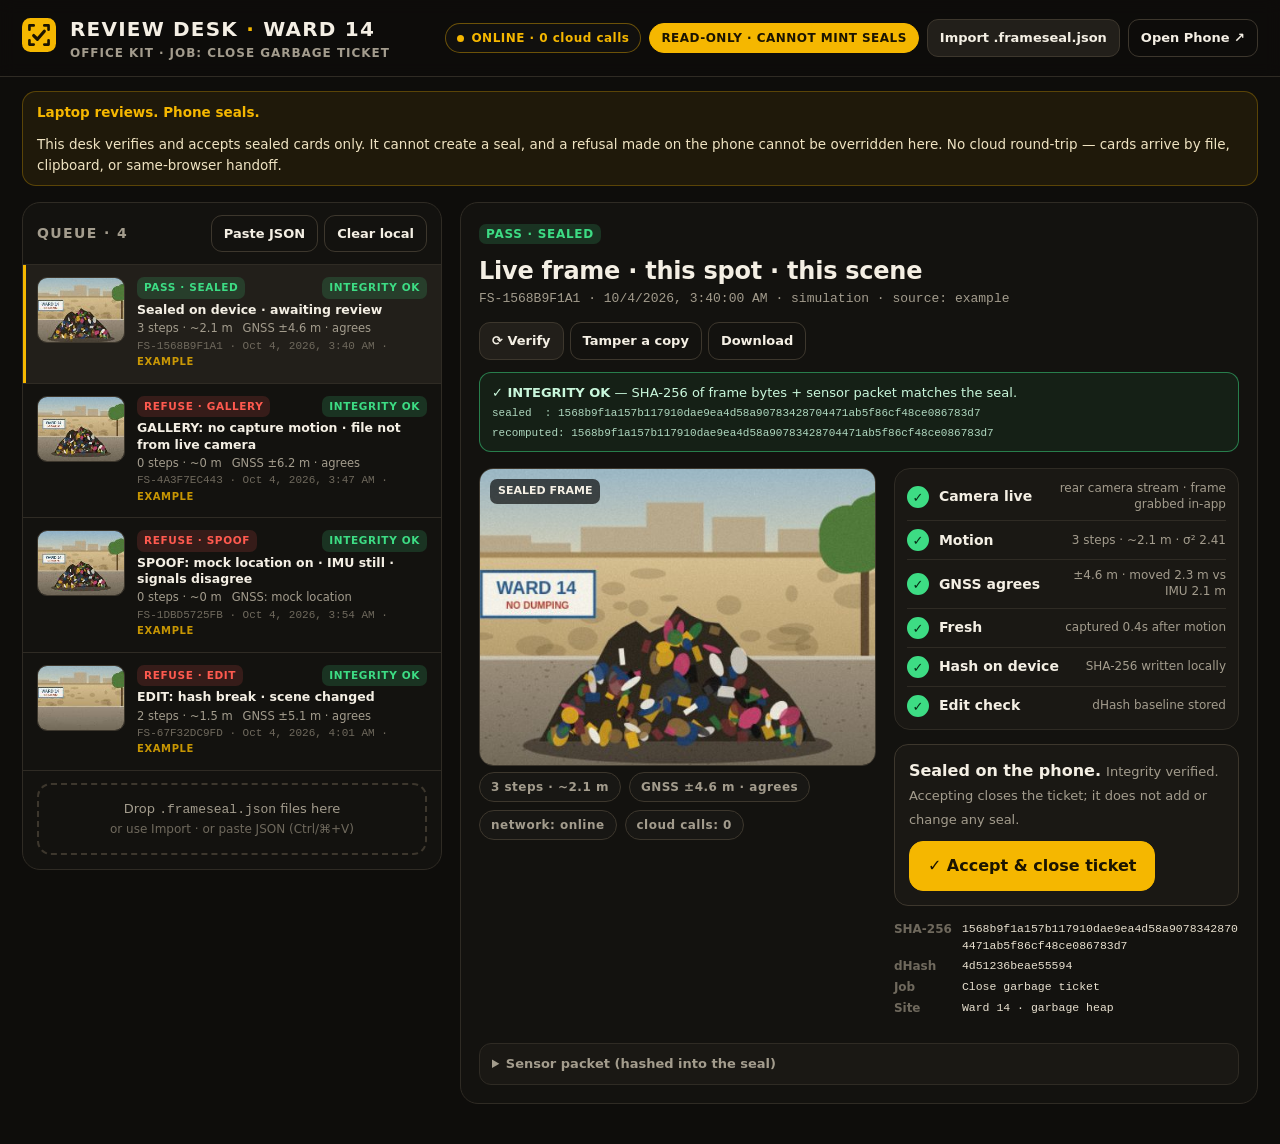
==== desk.html @ cb230ec8 "Add FrameSeal web prototype: phone seal app, review desk, landing page" ====
<!doctype html>
<html lang="en">
<head>
<meta charset="utf-8">
<meta name="viewport" content="width=device-width,initial-scale=1,viewport-fit=cover">
<title>FrameSeal · Review Desk · Ward 14</title>
<meta name="theme-color" content="#0e0d0b">
<link rel="icon" href="assets/logo.svg" type="image/svg+xml">
<link rel="manifest" href="manifest.webmanifest">
<link rel="stylesheet" href="assets/style.css">
</head>
<body class="desk-page">
<header class="deskbar">
  <div class="wrap">
    <div class="desktitle">
      <a href="index.html" title="FrameSeal home"><img class="logo" src="assets/logo.svg" alt="FrameSeal" style="width:34px;height:34px"></a>
      <div><h1>REVIEW DESK <span>·</span> WARD 14</h1><div style="font-size:12px;color:var(--muted);font-weight:700;letter-spacing:.08em">OFFICE KIT · JOB: CLOSE GARBAGE TICKET</div></div>
    </div>
    <div class="r">
      <span class="chip" id="net"></span>
      <span class="chip y">READ-ONLY · CANNOT MINT SEALS</span>
      <button class="btn small" id="bImport">Import .frameseal.json</button>
      <a class="btn small ghost" href="phone.html" target="_blank" rel="noopener">Open Phone ↗</a>
    </div>
  </div>
</header>
<div class="desknote"><div><b>Laptop reviews. Phone seals.</b> This desk verifies and accepts sealed cards only. It cannot create a seal, and a refusal made on the phone cannot be overridden here. No cloud round-trip — cards arrive by file, clipboard, or same-browser handoff.</div></div>

<main class="deskgrid">
  <section class="queue" aria-label="Review queue">
    <div class="qhead"><h2>Queue · <span id="qCount">0</span></h2><div style="display:flex;gap:6px"><button class="btn small ghost" id="bPaste" title="Paste a seal card JSON from the clipboard">Paste JSON</button><button class="btn small ghost" id="bClear" title="Remove cards sent from the phone or imported">Clear local</button></div></div>
    <div class="qlist" id="qlist"></div>
    <div class="drop" id="drop">Drop <code>.frameseal.json</code> files here<br><span style="font-size:12px;color:var(--dim)">or use Import · or paste JSON (Ctrl/⌘+V)</span></div>
  </section>
  <section class="detail" id="detail" aria-live="polite"></section>
</main>
<input type="file" id="file" accept=".json,application/json" multiple hidden>
<script src="assets/core.js"></script>
<script src="assets/desk.js"></script>
</body>
</html>
---- assets/style.css ----
/* FrameSeal — shared styles. No external fonts or CDNs. */
:root{
  --bg:#0c0b09; --bg2:#13120f; --card:#1a1814; --card2:#221f1a; --line:#2f2b24; --line2:#3d372d;
  --text:#f4efe4; --muted:#a39c8d; --dim:#6f695d;
  --accent:#f5b700; --accent2:#ffcf3d; --accent-ink:#1b1400;
  --pass:#3ddc84; --fail:#ff5a4f; --warn:#ff9f1c; --na:#6f695d;
  --radius:18px; --mono:ui-monospace,SFMono-Regular,Menlo,Consolas,"Liberation Mono",monospace;
  --sans:system-ui,-apple-system,"Segoe UI",Roboto,"Helvetica Neue",Arial,sans-serif;
}
*{box-sizing:border-box}
html,body{margin:0;padding:0}
body{background:var(--bg);color:var(--text);font-family:var(--sans);line-height:1.5;-webkit-font-smoothing:antialiased;text-rendering:optimizeLegibility}
a{color:var(--accent);text-decoration:none}
a:hover{text-decoration:underline}
button{font:inherit;cursor:pointer}
code,.mono{font-family:var(--mono)}
.wrap{max-width:1180px;margin:0 auto;padding:0 22px}

/* brand */
.brand{display:flex;align-items:center;gap:10px;font-weight:800;letter-spacing:-.02em;color:var(--text)}
.brand:hover{text-decoration:none}
.logo{width:30px;height:30px;flex:none}
.brand b{color:var(--accent)}

/* chips */
.chip{display:inline-flex;align-items:center;gap:7px;padding:5px 11px;border-radius:999px;border:1px solid var(--line2);font-size:12px;font-weight:700;letter-spacing:.04em;color:var(--muted);background:rgba(255,255,255,.02);white-space:nowrap}
.chip i{width:7px;height:7px;border-radius:50%;background:var(--muted);display:inline-block}
.chip.off{color:var(--pass);border-color:rgba(61,220,132,.45)} .chip.off i{background:var(--pass);box-shadow:0 0 8px var(--pass)}
.chip.on{color:var(--accent);border-color:rgba(245,183,0,.4)} .chip.on i{background:var(--accent)}
.chip.y{color:var(--accent-ink);background:var(--accent);border-color:var(--accent)}

/* buttons */
.btn{display:inline-flex;align-items:center;justify-content:center;gap:10px;border-radius:14px;border:1px solid var(--line2);background:var(--card2);color:var(--text);padding:12px 18px;font-weight:700;transition:transform .12s ease,background .2s,border-color .2s;text-decoration:none!important}
.btn:hover{border-color:var(--accent);transform:translateY(-1px)}
.btn:active{transform:translateY(0)}
.btn.primary{background:var(--accent);color:var(--accent-ink);border-color:var(--accent)}
.btn.primary:hover{background:var(--accent2)}
.btn.ghost{background:transparent}
.btn.small{padding:8px 12px;font-size:13px;border-radius:11px}
.btn[disabled]{opacity:.45;cursor:not-allowed;transform:none}

/* ---------- landing ---------- */
.nav{display:flex;align-items:center;justify-content:space-between;padding:18px 0;gap:12px}
.nav .links{display:flex;gap:18px;align-items:center;font-size:14px}
.nav .links a{color:var(--muted)}
.hero{position:relative;padding:54px 0 40px;overflow:hidden}
.hero:before{content:"";position:absolute;inset:-40% -10% auto auto;width:720px;height:720px;background:radial-gradient(circle,rgba(245,183,0,.22),transparent 62%);pointer-events:none}
.eyebrow{display:inline-flex;gap:8px;align-items:center;font-size:12px;font-weight:800;letter-spacing:.14em;text-transform:uppercase;color:var(--accent)}
.hero h1{font-size:clamp(38px,6.4vw,76px);line-height:1.02;letter-spacing:-.035em;margin:16px 0 18px;font-weight:850;max-width:980px}
.hero h1 em{font-style:normal;color:var(--accent)}
.hero p.lead{font-size:clamp(17px,2vw,21px);color:#d8d1c2;max-width:720px;margin:0 0 28px}
.triad{display:flex;flex-wrap:wrap;gap:10px;margin:0 0 30px}
.triad span{font-weight:800;font-size:14px;letter-spacing:.02em;padding:8px 14px;border-radius:12px;background:var(--card);border:1px solid var(--line)}
.triad span b{color:var(--accent)}
.cta{display:grid;grid-template-columns:1fr 1fr;gap:14px;max-width:760px}
.cta a{display:flex;align-items:center;gap:16px;padding:20px 22px;border-radius:20px;border:1px solid var(--line2);background:var(--card);color:var(--text);text-decoration:none;transition:.18s}
.cta a:hover{border-color:var(--accent);transform:translateY(-2px)}
.cta a.primary{background:var(--accent);color:var(--accent-ink);border-color:var(--accent)}
.cta a .ic{width:46px;height:46px;border-radius:14px;display:grid;place-items:center;background:rgba(0,0,0,.18);flex:none}
.cta a:not(.primary) .ic{background:rgba(245,183,0,.12);color:var(--accent)}
.cta a strong{display:block;font-size:19px;letter-spacing:-.01em}
.cta a small{display:block;font-size:13px;opacity:.75;font-weight:600}
section{padding:44px 0}
.sec-h{display:flex;align-items:end;justify-content:space-between;gap:20px;margin-bottom:22px;flex-wrap:wrap}
.sec-h h2{font-size:clamp(26px,3.4vw,38px);letter-spacing:-.03em;margin:6px 0 0;line-height:1.1}
.sec-h p{color:var(--muted);margin:0;max-width:520px}
.outcomes{display:grid;grid-template-columns:repeat(4,1fr);gap:14px}
.oc{border-radius:var(--radius);border:1px solid var(--line);background:var(--card);padding:18px;position:relative;overflow:hidden}
.oc:before{content:"";position:absolute;left:0;top:0;right:0;height:4px;background:var(--fail)}
.oc.pass:before{background:var(--pass)}
.oc .tag{font-family:var(--mono);font-size:12px;font-weight:700;letter-spacing:.06em}
.oc.pass .tag{color:var(--pass)} .oc.fail .tag{color:var(--fail)}
.oc h3{margin:8px 0 8px;font-size:22px;letter-spacing:-.02em}
.oc ul{margin:0;padding:0;list-style:none;color:var(--muted);font-size:14px}
.oc li{padding:3px 0 3px 18px;position:relative}
.oc li:before{content:"›";position:absolute;left:4px;color:var(--dim)}
.oc .stamp{position:absolute;right:12px;top:14px;font-size:10px;font-weight:900;letter-spacing:.14em;padding:3px 7px;border-radius:6px;border:2px solid currentColor;transform:rotate(6deg)}
.oc.pass .stamp{color:var(--pass)} .oc.fail .stamp{color:var(--fail)}
.pipeline{display:grid;grid-template-columns:repeat(5,1fr);gap:10px;counter-reset:s}
.step{background:var(--card);border:1px solid var(--line);border-radius:16px;padding:16px;position:relative}
.step:after{content:"→";position:absolute;right:-12px;top:50%;transform:translateY(-50%);color:var(--accent);font-weight:900;z-index:2}
.step:last-child:after{display:none}
.step .n{font-family:var(--mono);color:var(--accent);font-size:12px;font-weight:700}
.step h4{margin:4px 0 6px;font-size:17px}
.step p{margin:0;color:var(--muted);font-size:13.5px}
.rule{margin-top:14px;display:flex;gap:10px;flex-wrap:wrap}
.rule span{font-size:13px;color:#d8d1c2;background:var(--bg2);border:1px dashed var(--line2);border-radius:10px;padding:7px 11px}
.guide{display:grid;grid-template-columns:1.1fr .9fr;gap:18px}
.panel{background:var(--card);border:1px solid var(--line);border-radius:var(--radius);padding:22px}
.panel h3{margin:0 0 10px;font-size:20px}
ol.steps{margin:0;padding:0;list-style:none;counter-reset:g}
ol.steps li{counter-increment:g;position:relative;padding:10px 0 10px 44px;border-bottom:1px solid var(--line);color:#d8d1c2}
ol.steps li:last-child{border-bottom:0}
ol.steps li:before{content:counter(g);position:absolute;left:0;top:9px;width:30px;height:30px;border-radius:9px;background:rgba(245,183,0,.14);color:var(--accent);display:grid;place-items:center;font-weight:800;font-size:14px}
ol.steps b{color:var(--text)}
.evidence{display:grid;grid-template-columns:repeat(3,1fr);gap:14px}
.ev{background:var(--card);border:1px solid var(--line);border-radius:var(--radius);padding:20px}
.ev .big{font-size:34px;font-weight:850;letter-spacing:-.03em;color:var(--accent);line-height:1.05}
.ev p{color:#d8d1c2;margin:8px 0 10px;font-size:14.5px}
.ev cite{font-style:normal;color:var(--dim);font-size:12px;font-family:var(--mono)}
.who{display:flex;gap:10px;flex-wrap:wrap;margin-top:14px}
footer{border-top:1px solid var(--line);padding:26px 0 40px;color:var(--dim);font-size:13px}
footer .wrap{display:flex;justify-content:space-between;gap:16px;flex-wrap:wrap}

@media (max-width:900px){
  .outcomes{grid-template-columns:1fr 1fr}
  .pipeline{grid-template-columns:1fr}
  .step:after{content:"↓";right:auto;left:22px;top:auto;bottom:-15px;transform:none}
  .guide,.evidence{grid-template-columns:1fr}
}
@media (max-width:560px){
  .cta{grid-template-columns:1fr}
  .nav .links a.hide-s{display:none}
  .hero{padding-top:26px}
  .outcomes{grid-template-columns:1fr}
}

/* ---------- phone app ---------- */
body.phone-page{background:radial-gradient(1200px 600px at 70% -10%,rgba(245,183,0,.12),transparent 60%),var(--bg)}
.stage{min-height:100vh;display:flex;align-items:center;justify-content:center;gap:48px;padding:28px}
.side{max-width:380px}
.side h1{font-size:34px;letter-spacing:-.03em;line-height:1.08;margin:12px 0}
.side p{color:var(--muted)}
.side ol.steps li{font-size:14.5px}
.device{width:396px;height:min(840px,calc(100vh - 56px));min-height:700px;border-radius:52px;padding:12px;background:linear-gradient(145deg,#2a2723,#0f0e0c);box-shadow:0 0 0 2px #3a352d,0 40px 90px rgba(0,0,0,.6),inset 0 0 0 1px rgba(255,255,255,.06);position:relative;flex:none}
.device:before{content:"";position:absolute;top:22px;left:50%;transform:translateX(-50%);width:96px;height:26px;border-radius:20px;background:#000;z-index:5}
.screen{width:100%;height:100%;border-radius:41px;overflow:hidden;max-width:100vw;background:var(--bg);display:flex;flex-direction:column;position:relative}
.app{flex:1;overflow-y:auto;overflow-x:hidden;-webkit-overflow-scrolling:touch;scrollbar-width:none}
.app::-webkit-scrollbar{display:none}
.statusbar{display:flex;justify-content:space-between;align-items:center;padding:14px 26px 6px;font-size:13px;font-weight:700;flex:none}
.statusbar .r{display:flex;gap:6px;align-items:center}
.apphead{display:flex;align-items:center;justify-content:space-between;padding:8px 16px 10px;gap:8px}
.apphead .brand{font-size:19px}
.apphead .home{color:var(--muted);font-size:13px;font-weight:700}
.jobbar{margin:0 14px 10px;padding:10px 12px;border-radius:14px;background:var(--card);border:1px solid var(--line);display:flex;justify-content:space-between;align-items:center;gap:8px}
.jobbar .t{font-size:11px;letter-spacing:.12em;text-transform:uppercase;color:var(--dim);font-weight:800}
.jobbar .v{font-weight:800;font-size:14px;line-height:1.25}
.jobbar>div{min-width:0}
.netrow{display:flex;justify-content:space-between;align-items:center;margin:0 14px 10px;gap:8px;flex-wrap:wrap}
.netrow .chip{font-size:11px;padding:5px 9px}
.seg{display:flex;background:var(--card);border:1px solid var(--line);border-radius:12px;padding:3px}
.seg button{white-space:nowrap;border:0;background:transparent;color:var(--muted);padding:7px 12px;border-radius:9px;font-weight:800;font-size:12.5px}
.seg button.on{background:var(--accent);color:var(--accent-ink)}
.vf{position:relative;margin:0 14px;border-radius:18px;overflow:hidden;background:#000;aspect-ratio:4/3;border:1px solid var(--line)}
.vf canvas,.vf video{width:100%;height:100%;object-fit:cover;display:block}
.vf video{position:absolute;inset:0}
.vf .corners{position:absolute;inset:12px;pointer-events:none;
  background:linear-gradient(var(--accent),var(--accent)) 0 0/22px 3px no-repeat,linear-gradient(var(--accent),var(--accent)) 0 0/3px 22px no-repeat,
  linear-gradient(var(--accent),var(--accent)) 100% 0/22px 3px no-repeat,linear-gradient(var(--accent),var(--accent)) 100% 0/3px 22px no-repeat,
  linear-gradient(var(--accent),var(--accent)) 0 100%/22px 3px no-repeat,linear-gradient(var(--accent),var(--accent)) 0 100%/3px 22px no-repeat,
  linear-gradient(var(--accent),var(--accent)) 100% 100%/22px 3px no-repeat,linear-gradient(var(--accent),var(--accent)) 100% 100%/3px 22px no-repeat;opacity:.9}
.vf .ov{position:absolute;left:10px;right:10px;top:10px;display:flex;justify-content:space-between;pointer-events:none}
.vf .pill{font-size:11px;font-weight:800;letter-spacing:.06em;padding:4px 8px;border-radius:8px;background:rgba(0,0,0,.6);backdrop-filter:blur(4px);color:#fff;display:inline-flex;gap:6px;align-items:center}
.vf .pill .dot{width:7px;height:7px;border-radius:50%;background:#ff3b30;animation:blink 1s infinite}
.vf .pill.idle .dot{background:#888;animation:none}
.vf .bot{position:absolute;left:10px;right:10px;bottom:10px;display:flex;justify-content:space-between;pointer-events:none}
.vf .msg{position:absolute;inset:auto 0 50% 0;transform:translateY(50%);text-align:center;font-weight:800;color:#fff;text-shadow:0 2px 10px #000;font-size:15px;padding:0 20px;pointer-events:none}
@keyframes blink{50%{opacity:.25}}
.stampbig{position:absolute;left:50%;top:50%;transform:translate(-50%,-50%) rotate(-8deg) scale(1.6);opacity:0;font-weight:950;font-size:34px;letter-spacing:.12em;padding:8px 18px;border:5px solid currentColor;border-radius:12px;background:rgba(0,0,0,.45);transition:transform .35s cubic-bezier(.2,1.6,.4,1),opacity .2s;pointer-events:none;white-space:nowrap}
.stampbig.show{opacity:1;transform:translate(-50%,-50%) rotate(-8deg) scale(1)}
.stampbig.pass{color:var(--pass)} .stampbig.fail{color:var(--fail)}
.sensors{display:grid;grid-template-columns:1fr 1fr 1fr;gap:8px;margin:10px 14px 0}
.sensor{background:var(--card);border:1px solid var(--line);border-radius:14px;padding:9px 10px;min-width:0}
.sensor .k{font-size:10px;letter-spacing:.12em;text-transform:uppercase;color:var(--dim);font-weight:800}
.sensor .v{font-family:var(--mono);font-weight:700;font-size:16px;white-space:nowrap;overflow:hidden;text-overflow:ellipsis}
.sensor .s{font-size:11px;color:var(--muted);white-space:nowrap;overflow:hidden;text-overflow:ellipsis}
.sensor canvas{width:100%;height:20px;display:block;margin-top:2px}
.checks{margin:10px 14px 0;background:var(--card);border:1px solid var(--line);border-radius:16px;padding:4px 12px}
.ck{display:flex;align-items:center;gap:10px;padding:8px 0;border-bottom:1px solid var(--line)}
.ck:last-child{border-bottom:0}
.ck .ico{width:22px;height:22px;border-radius:50%;display:grid;place-items:center;font-size:13px;font-weight:900;flex:none;border:2px solid var(--line2);color:var(--dim)}
.ck.pass .ico{background:var(--pass);border-color:var(--pass);color:#062b15}
.ck.fail .ico{background:var(--fail);border-color:var(--fail);color:#2b0705}
.ck.run .ico{border-color:var(--accent);border-top-color:transparent;animation:spin .7s linear infinite}
.ck.na .ico{border-style:dashed}
@keyframes spin{to{transform:rotate(360deg)}}
.ck .l{font-weight:800;font-size:14px;min-width:104px}
.ck .d{font-size:12px;color:var(--muted);flex:1;text-align:right;line-height:1.3}
.ck.fail .d{color:#ffb3ad}
.controls{margin:12px 14px 0}
.scen{display:grid;grid-template-columns:1fr 1fr;gap:8px}
.scen button{text-align:left;border:1px solid var(--line2);background:var(--card2);color:var(--text);border-radius:14px;padding:10px 12px;transition:.15s;position:relative}
.scen button:hover{border-color:var(--accent)}
.scen button b{display:block;font-size:14px}
.scen button small{display:block;color:var(--muted);font-size:11.5px;line-height:1.3}
.scen button .t{position:absolute;right:10px;top:9px;font-size:10px;font-weight:900;letter-spacing:.08em}
.scen button.pass .t{color:var(--pass)} .scen button.fail .t{color:var(--fail)}
.scen button.active{border-color:var(--accent);box-shadow:0 0 0 1px var(--accent) inset}
.hint{font-size:12px;color:var(--dim);margin:8px 2px 0;line-height:1.4}
.liveacts{display:grid;grid-template-columns:1fr 1fr;gap:8px}
.liveacts .btn{padding:12px 10px;font-size:14px}
.liveacts .wide{grid-column:1/-1}
.result{margin:12px 14px 0;border-radius:18px;padding:14px;border:1px solid var(--line);background:var(--card);display:none}
.result.show{display:block;animation:rise .35s ease}
@keyframes rise{from{opacity:0;transform:translateY(8px)}}
.result.pass{border-color:rgba(61,220,132,.5);background:linear-gradient(180deg,rgba(61,220,132,.12),var(--card) 60%)}
.result.fail{border-color:rgba(255,90,79,.5);background:linear-gradient(180deg,rgba(255,90,79,.12),var(--card) 60%)}
.result .vd{font-size:26px;font-weight:900;letter-spacing:.02em}
.result.pass .vd{color:var(--pass)} .result.fail .vd{color:var(--fail)}
.result .fc{font-weight:700;margin:2px 0 10px;font-size:14px}
.kv{display:grid;grid-template-columns:auto 1fr;gap:3px 10px;font-size:12px;margin-bottom:12px}
.kv span{color:var(--dim);font-weight:700}
.kv code{color:#e8e0cf;word-break:break-all;font-size:11.5px}
.result .acts{display:grid;grid-template-columns:1fr 1fr 1fr;gap:6px}
.result .acts .btn{padding:9px 6px;font-size:12.5px;border-radius:11px}
.result .acts .wide{grid-column:1/-1}
.appfoot{text-align:center;padding:16px 14px 26px;font-size:12px;color:var(--dim)}
.hidden{display:none!important}

@media (max-width:860px){
  .stage{padding:0;display:block}
  .side{display:none}
  .device{width:100%;height:auto;min-height:100vh;border-radius:0;padding:0;background:none;box-shadow:none}
  .device:before{display:none}
  .screen{border-radius:0;min-height:100vh}
  .statusbar{display:none}
  .app{overflow:visible}
  body.phone-page{overflow-x:hidden}
}

/* ---------- desk ---------- */
section.queue{padding:0} section.detail{padding:18px}
body.desk-page{background:#0e0d0b}
.deskbar{position:sticky;top:0;z-index:10;background:rgba(14,13,11,.92);backdrop-filter:blur(8px);border-bottom:1px solid var(--line)}
.deskbar .wrap{max-width:1400px;display:flex;align-items:center;justify-content:space-between;gap:14px;padding:14px 22px;flex-wrap:wrap}
.desktitle{display:flex;align-items:center;gap:14px}
.desktitle h1{margin:0;font-size:20px;letter-spacing:.06em;font-weight:900}
.desktitle h1 span{color:var(--accent)}
.deskbar .r{display:flex;gap:8px;align-items:center;flex-wrap:wrap}
.desknote{max-width:1400px;margin:14px auto 0;padding:0 22px}
.desknote div{display:flex;gap:12px;align-items:center;background:rgba(245,183,0,.07);border:1px solid rgba(245,183,0,.28);color:#efe3c2;padding:10px 14px;border-radius:14px;font-size:13.5px;flex-wrap:wrap}
.desknote b{color:var(--accent)}
.deskgrid{max-width:1400px;margin:0 auto;padding:16px 22px 40px;display:grid;grid-template-columns:420px 1fr;gap:18px;align-items:start}
.queue{background:var(--bg2);border:1px solid var(--line);border-radius:var(--radius);overflow:hidden}
.qhead{display:flex;justify-content:space-between;align-items:center;padding:12px 14px;border-bottom:1px solid var(--line);gap:8px}
.qhead h2{margin:0;font-size:14px;letter-spacing:.1em;text-transform:uppercase;color:var(--muted)}
.qlist{max-height:calc(100vh - 250px);overflow:auto}
.qi{display:grid;grid-template-columns:88px 1fr;gap:12px;padding:12px 14px;border-bottom:1px solid var(--line);cursor:pointer;transition:background .15s;position:relative}
.qi:hover{background:var(--card)}
.qi.sel{background:var(--card2);box-shadow:inset 3px 0 0 var(--accent)}
.qi img{width:88px;height:66px;object-fit:cover;border-radius:10px;border:1px solid var(--line2);background:#000}
.qi .top{display:flex;justify-content:space-between;align-items:center;gap:6px}
.vp{font-size:10.5px;font-weight:900;letter-spacing:.06em;padding:3px 7px;border-radius:7px;white-space:nowrap}
.vp.pass{background:rgba(61,220,132,.16);color:var(--pass)} .vp.fail{background:rgba(255,90,79,.15);color:var(--fail)}
.vp.ok{background:rgba(61,220,132,.16);color:var(--pass)} .vp.bad{background:rgba(255,90,79,.2);color:var(--fail)}
.qi .id{font-family:var(--mono);font-size:11px;color:var(--dim)}
.qi .fc{font-size:12.5px;font-weight:700;margin:3px 0 2px;line-height:1.3}
.qi .meta{font-size:11.5px;color:var(--muted);display:flex;gap:10px;flex-wrap:wrap}
.qi .src{font-size:10px;color:var(--accent);opacity:.8;font-weight:800;letter-spacing:.06em;text-transform:uppercase;font-family:var(--sans)}
.drop{margin:12px 14px 14px;border:2px dashed var(--line2);border-radius:14px;padding:14px;text-align:center;color:var(--muted);font-size:13px;transition:.15s}
.drop.over{border-color:var(--accent);background:rgba(245,183,0,.06);color:var(--text)}
.detail{background:var(--bg2);border:1px solid var(--line);border-radius:var(--radius);padding:18px;min-height:400px}
.dtop{display:flex;justify-content:space-between;gap:14px;align-items:flex-start;flex-wrap:wrap}
.dtop h2{margin:0;font-size:24px;letter-spacing:-.01em}
.dtop .sub{color:var(--muted);font-size:13px}
.dbody{display:grid;grid-template-columns:1.15fr 1fr;gap:18px;margin-top:16px}
.frame{position:relative;border-radius:14px;overflow:hidden;border:1px solid var(--line2);background:#000}
.frame img{width:100%;display:block;aspect-ratio:4/3;object-fit:cover}
.frame .lab{position:absolute;left:10px;top:10px;font-size:11px;font-weight:800;background:rgba(0,0,0,.65);padding:4px 8px;border-radius:7px}
.beforeafter{display:grid;grid-template-columns:1fr 1fr;gap:8px;margin-top:8px}
.beforeafter .frame img{aspect-ratio:4/3}
.dchecks .ck .d{text-align:right}
.decision{margin-top:14px;border-radius:14px;padding:14px;border:1px solid var(--line2);background:var(--card)}
.decision.blocked{border-color:rgba(255,90,79,.45);background:rgba(255,90,79,.07)}
.decision.accepted{border-color:rgba(61,220,132,.5);background:rgba(61,220,132,.08)}
.decision .row{display:flex;gap:8px;flex-wrap:wrap;margin-top:10px}
.verify{margin-top:12px;border-radius:12px;padding:10px 12px;font-size:13px;border:1px solid var(--line2);display:none}
.verify.show{display:block}
.verify.ok{border-color:rgba(61,220,132,.5);color:#c9f7dc;background:rgba(61,220,132,.07)}
.verify.bad{border-color:rgba(255,90,79,.55);color:#ffd0cc;background:rgba(255,90,79,.08)}
.verify code{font-size:11px;word-break:break-all;color:inherit;opacity:.85}
details.pk{margin-top:14px;border:1px solid var(--line);border-radius:12px;background:var(--card)}
details.pk summary{cursor:pointer;padding:10px 12px;font-weight:700;font-size:13px;color:var(--muted)}
details.pk pre{margin:0;padding:12px;max-height:320px;overflow:auto;font-size:11.5px;color:#d8d1c2;border-top:1px solid var(--line)}
.stats{display:flex;gap:8px;flex-wrap:wrap;margin-top:6px}
@media (max-width:1100px){.deskgrid{grid-template-columns:1fr}.qlist{max-height:none}.dbody{grid-template-columns:1fr}}

#fs-toast{position:fixed;left:50%;bottom:26px;transform:translateX(-50%) translateY(30px);background:#f4efe4;color:#14110b;padding:11px 16px;border-radius:12px;font-weight:700;font-size:14px;opacity:0;transition:.25s;z-index:100;pointer-events:none;box-shadow:0 10px 30px rgba(0,0,0,.5);max-width:90vw;text-align:center}
#fs-toast.show{opacity:1;transform:translateX(-50%) translateY(0)}
#fs-toast.bad{background:var(--fail);color:#fff}
#fs-toast.ok{background:var(--pass);color:#04210f}
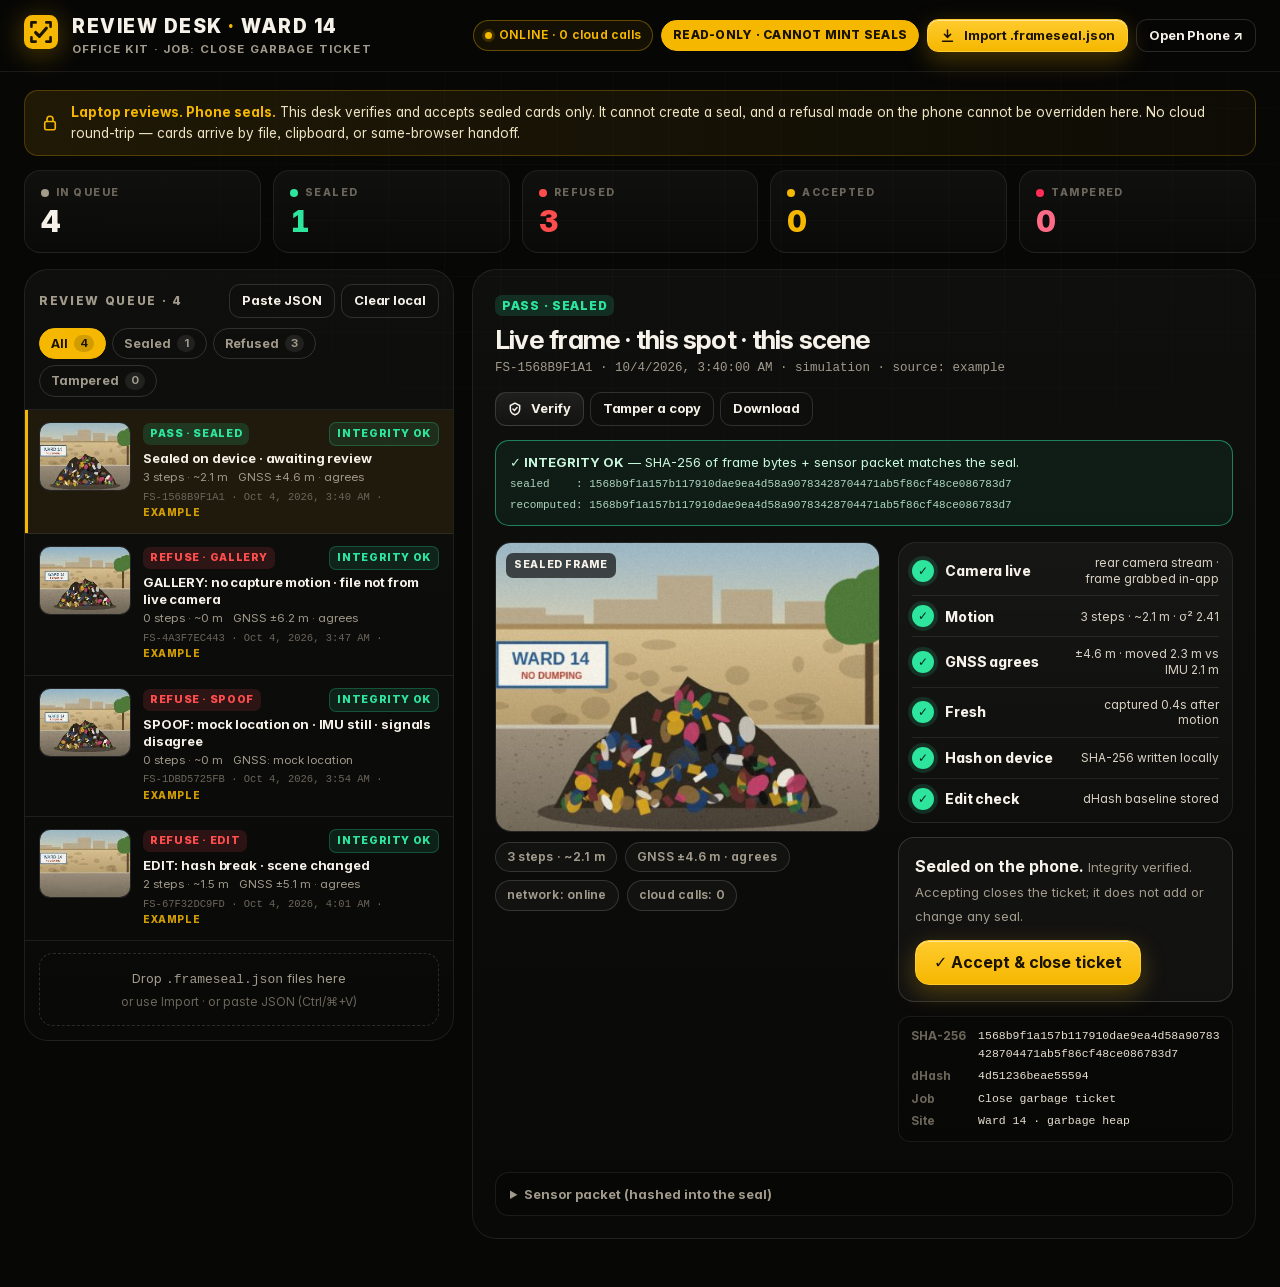
==== commit 9a84a6e9: "Redesign all pages: cinematic landing, refined phone app, pro review desk - Design system v2: self-h" ====
--- a/desk.html
+++ b/desk.html
@@ -4,31 +4,51 @@
 <meta charset="utf-8">
 <meta name="viewport" content="width=device-width,initial-scale=1,viewport-fit=cover">
 <title>FrameSeal · Review Desk · Ward 14</title>
-<meta name="theme-color" content="#0e0d0b">
+<meta name="description" content="FrameSeal Office Kit review desk: verify and accept phone-sealed cards. Read-only — cannot mint a seal or override a refusal.">
+<meta name="frameseal-build" content="v2-design-2026-10-04">
+<meta name="theme-color" content="#070706">
+<meta name="color-scheme" content="dark">
+<meta property="og:title" content="FrameSeal · Review Desk · Ward 14">
+<meta property="og:description" content="Laptop reviews. It cannot mint a seal or override a refusal.">
+<meta property="og:image" content="https://aneek22112007-tech.github.io/frameseal/assets/og.png">
+<meta name="twitter:card" content="summary_large_image">
+<link rel="apple-touch-icon" href="assets/icon-180.png">
+<link rel="preload" href="assets/fonts/InterVariable.woff2" as="font" type="font/woff2" crossorigin>
 <link rel="icon" href="assets/logo.svg" type="image/svg+xml">
+<link rel="icon" href="assets/icon-32.png" sizes="32x32" type="image/png">
 <link rel="manifest" href="manifest.webmanifest">
 <link rel="stylesheet" href="assets/style.css">
 </head>
 <body class="desk-page">
+<div class="bg-fx" aria-hidden="true"><div class="grid" style="opacity:.5"></div></div>
 <header class="deskbar">
   <div class="wrap">
     <div class="desktitle">
       <a href="index.html" title="FrameSeal home"><img class="logo" src="assets/logo.svg" alt="FrameSeal" style="width:34px;height:34px"></a>
-      <div><h1>REVIEW DESK <span>·</span> WARD 14</h1><div style="font-size:12px;color:var(--muted);font-weight:700;letter-spacing:.08em">OFFICE KIT · JOB: CLOSE GARBAGE TICKET</div></div>
+      <div><h1>REVIEW DESK <span>·</span> WARD 14</h1><div class="sub2">OFFICE KIT · JOB: CLOSE GARBAGE TICKET</div></div>
     </div>
     <div class="r">
       <span class="chip" id="net"></span>
       <span class="chip y">READ-ONLY · CANNOT MINT SEALS</span>
-      <button class="btn small" id="bImport">Import .frameseal.json</button>
+      <button class="btn small primary" id="bImport"><svg width="15" height="15" viewBox="0 0 24 24" fill="none" stroke="currentColor" stroke-width="2.4" stroke-linecap="round"><path d="M12 3v12M7 10l5 5 5-5M4 21h16"/></svg>Import .frameseal.json</button>
       <a class="btn small ghost" href="phone.html" target="_blank" rel="noopener">Open Phone ↗</a>
     </div>
   </div>
 </header>
-<div class="desknote"><div><b>Laptop reviews. Phone seals.</b> This desk verifies and accepts sealed cards only. It cannot create a seal, and a refusal made on the phone cannot be overridden here. No cloud round-trip — cards arrive by file, clipboard, or same-browser handoff.</div></div>
-
+<div class="deskwrap">
+  <div class="desknote"><svg width="18" height="18" viewBox="0 0 24 24" fill="none" stroke="currentColor" stroke-width="2.2" stroke-linecap="round"><rect x="5" y="10" width="14" height="11" rx="2"/><path d="M8 10V7a4 4 0 018 0v3"/></svg><div><b>Laptop reviews. Phone seals.</b> This desk verifies and accepts sealed cards only. It cannot create a seal, and a refusal made on the phone cannot be overridden here. No cloud round-trip — cards arrive by file, clipboard, or same-browser handoff.</div></div>
+  <div class="counters" id="counters">
+    <div class="ctr"><div class="k"><i></i>In queue</div><div class="v" id="cTotal">0</div></div>
+    <div class="ctr s"><div class="k"><i></i>Sealed</div><div class="v" id="cSealed">0</div></div>
+    <div class="ctr f"><div class="k"><i></i>Refused</div><div class="v" id="cRefused">0</div></div>
+    <div class="ctr a"><div class="k"><i></i>Accepted</div><div class="v" id="cAccepted">0</div></div>
+    <div class="ctr t" id="ctrT"><div class="k"><i></i>Tampered</div><div class="v" id="cTampered">0</div></div>
+  </div>
+</div>
 <main class="deskgrid">
   <section class="queue" aria-label="Review queue">
-    <div class="qhead"><h2>Queue · <span id="qCount">0</span></h2><div style="display:flex;gap:6px"><button class="btn small ghost" id="bPaste" title="Paste a seal card JSON from the clipboard">Paste JSON</button><button class="btn small ghost" id="bClear" title="Remove cards sent from the phone or imported">Clear local</button></div></div>
+    <div class="qhead"><h2>Review queue · <span id="qCount">0</span></h2><div style="display:flex;gap:6px"><button class="btn small ghost" id="bPaste" title="Paste a seal card JSON from the clipboard">Paste JSON</button><button class="btn small ghost" id="bClear" title="Remove cards sent from the phone or imported">Clear local</button></div></div>
+    <div class="filters" id="filters"><button data-f="all" class="on">All <em id="fAll">0</em></button><button data-f="sealed">Sealed <em id="fSealed">0</em></button><button data-f="refused">Refused <em id="fRefused">0</em></button><button data-f="tampered">Tampered <em id="fTampered">0</em></button></div>
     <div class="qlist" id="qlist"></div>
     <div class="drop" id="drop">Drop <code>.frameseal.json</code> files here<br><span style="font-size:12px;color:var(--dim)">or use Import · or paste JSON (Ctrl/⌘+V)</span></div>
   </section>
--- a/assets/style.css
+++ b/assets/style.css
@@ -1,281 +1,523 @@
-/* FrameSeal — shared styles. No external fonts or CDNs. */
+/* FrameSeal design system v2 — self-hosted font, no CDNs, offline-capable. */
+@font-face{font-family:"InterFS";src:url("fonts/InterVariable.woff2") format("woff2");font-weight:100 900;font-style:normal;font-display:swap}
 :root{
-  --bg:#0c0b09; --bg2:#13120f; --card:#1a1814; --card2:#221f1a; --line:#2f2b24; --line2:#3d372d;
-  --text:#f4efe4; --muted:#a39c8d; --dim:#6f695d;
-  --accent:#f5b700; --accent2:#ffcf3d; --accent-ink:#1b1400;
-  --pass:#3ddc84; --fail:#ff5a4f; --warn:#ff9f1c; --na:#6f695d;
-  --radius:18px; --mono:ui-monospace,SFMono-Regular,Menlo,Consolas,"Liberation Mono",monospace;
-  --sans:system-ui,-apple-system,"Segoe UI",Roboto,"Helvetica Neue",Arial,sans-serif;
+  --bg:#070706; --bg2:#0d0c0a; --bg3:#12110e;
+  --card:rgba(255,255,255,.035); --card-solid:#14130f; --card2:#1b1915;
+  --line:rgba(255,255,255,.08); --line2:rgba(255,255,255,.14);
+  --text:#f6f2e9; --soft:#d9d2c3; --muted:#a29b8c; --dim:#6c665a;
+  --accent:#f5b700; --accent2:#ffd23f; --accent-ink:#1a1300; --accent-glow:rgba(245,183,0,.35);
+  --pass:#2ee59d; --pass-ink:#03261a; --fail:#ff4d4d; --fail-ink:#2b0505; --warn:#ff9f1c;
+  --r-sm:10px; --r:16px; --r-lg:24px; --r-xl:32px;
+  --sh-1:0 1px 0 rgba(255,255,255,.05) inset,0 10px 30px rgba(0,0,0,.35);
+  --sh-2:0 1px 0 rgba(255,255,255,.06) inset,0 30px 80px rgba(0,0,0,.55);
+  --ease:cubic-bezier(.2,.8,.2,1); --spring:cubic-bezier(.2,1.5,.35,1);
+  --sans:"InterFS",system-ui,-apple-system,"Segoe UI",Roboto,"Helvetica Neue",Arial,sans-serif;
+  --mono:ui-monospace,"SF Mono",SFMono-Regular,Menlo,Consolas,"Liberation Mono",monospace;
 }
 *{box-sizing:border-box}
+html{scroll-behavior:smooth}
 html,body{margin:0;padding:0}
-body{background:var(--bg);color:var(--text);font-family:var(--sans);line-height:1.5;-webkit-font-smoothing:antialiased;text-rendering:optimizeLegibility}
+body{background:var(--bg);color:var(--text);font-family:var(--sans);line-height:1.55;-webkit-font-smoothing:antialiased;-moz-osx-font-smoothing:grayscale;text-rendering:optimizeLegibility;font-feature-settings:"cv11","ss03"}
+::selection{background:var(--accent);color:var(--accent-ink)}
 a{color:var(--accent);text-decoration:none}
-a:hover{text-decoration:underline}
-button{font:inherit;cursor:pointer}
+a:hover{color:var(--accent2)}
+button{font:inherit;cursor:pointer;color:inherit}
 code,.mono{font-family:var(--mono)}
-.wrap{max-width:1180px;margin:0 auto;padding:0 22px}
+.tnum{font-variant-numeric:tabular-nums}
+.wrap{max-width:1200px;margin:0 auto;padding:0 24px}
+.hidden{display:none!important}
+:focus-visible{outline:2px solid var(--accent);outline-offset:3px;border-radius:8px}
 
 /* brand */
-.brand{display:flex;align-items:center;gap:10px;font-weight:800;letter-spacing:-.02em;color:var(--text)}
-.brand:hover{text-decoration:none}
-.logo{width:30px;height:30px;flex:none}
-.brand b{color:var(--accent)}
+.brand{display:inline-flex;align-items:center;gap:10px;font-weight:800;letter-spacing:-.025em;color:var(--text);font-size:19px}
+.brand:hover{color:var(--text)}
+.logo{width:30px;height:30px;flex:none;filter:drop-shadow(0 4px 14px rgba(245,183,0,.35))}
+.brand b{color:var(--accent);font-weight:800}
 
 /* chips */
-.chip{display:inline-flex;align-items:center;gap:7px;padding:5px 11px;border-radius:999px;border:1px solid var(--line2);font-size:12px;font-weight:700;letter-spacing:.04em;color:var(--muted);background:rgba(255,255,255,.02);white-space:nowrap}
+.chip{display:inline-flex;align-items:center;gap:7px;padding:5px 11px;border-radius:999px;border:1px solid var(--line2);font-size:12px;font-weight:650;letter-spacing:.02em;color:var(--muted);background:rgba(255,255,255,.03);white-space:nowrap}
 .chip i{width:7px;height:7px;border-radius:50%;background:var(--muted);display:inline-block}
-.chip.off{color:var(--pass);border-color:rgba(61,220,132,.45)} .chip.off i{background:var(--pass);box-shadow:0 0 8px var(--pass)}
-.chip.on{color:var(--accent);border-color:rgba(245,183,0,.4)} .chip.on i{background:var(--accent)}
-.chip.y{color:var(--accent-ink);background:var(--accent);border-color:var(--accent)}
+.chip.off{color:var(--pass);border-color:rgba(46,229,157,.4);background:rgba(46,229,157,.06)} .chip.off i{background:var(--pass);box-shadow:0 0 0 3px rgba(46,229,157,.2);animation:pulse 2s infinite}
+.chip.on{color:var(--accent);border-color:rgba(245,183,0,.35);background:rgba(245,183,0,.06)} .chip.on i{background:var(--accent);box-shadow:0 0 0 3px rgba(245,183,0,.18)}
+.chip.y{color:var(--accent-ink);background:var(--accent);border-color:var(--accent);font-weight:800}
+@keyframes pulse{50%{box-shadow:0 0 0 6px rgba(46,229,157,0)}}
 
 /* buttons */
-.btn{display:inline-flex;align-items:center;justify-content:center;gap:10px;border-radius:14px;border:1px solid var(--line2);background:var(--card2);color:var(--text);padding:12px 18px;font-weight:700;transition:transform .12s ease,background .2s,border-color .2s;text-decoration:none!important}
-.btn:hover{border-color:var(--accent);transform:translateY(-1px)}
-.btn:active{transform:translateY(0)}
-.btn.primary{background:var(--accent);color:var(--accent-ink);border-color:var(--accent)}
-.btn.primary:hover{background:var(--accent2)}
+.btn{display:inline-flex;align-items:center;justify-content:center;gap:9px;border-radius:14px;border:1px solid var(--line2);background:linear-gradient(180deg,rgba(255,255,255,.07),rgba(255,255,255,.025));color:var(--text);padding:12px 18px;font-weight:700;letter-spacing:-.005em;transition:transform .18s var(--ease),background .2s,border-color .2s,box-shadow .2s;text-decoration:none!important;line-height:1.2;white-space:nowrap}
+.btn svg{flex:none}
+.btn:hover{border-color:rgba(245,183,0,.6);transform:translateY(-1px);color:var(--text)}
+.btn:active{transform:translateY(0) scale(.98)}
+.btn.primary{background:linear-gradient(180deg,#ffcb2e,#f5b700);color:var(--accent-ink);border-color:#ffcb2e;box-shadow:0 8px 24px rgba(245,183,0,.28),inset 0 1px 0 rgba(255,255,255,.5)}
+.btn.primary:hover{box-shadow:0 12px 32px rgba(245,183,0,.42),inset 0 1px 0 rgba(255,255,255,.5);color:var(--accent-ink)}
 .btn.ghost{background:transparent}
 .btn.small{padding:8px 12px;font-size:13px;border-radius:11px}
-.btn[disabled]{opacity:.45;cursor:not-allowed;transform:none}
-
-/* ---------- landing ---------- */
-.nav{display:flex;align-items:center;justify-content:space-between;padding:18px 0;gap:12px}
-.nav .links{display:flex;gap:18px;align-items:center;font-size:14px}
-.nav .links a{color:var(--muted)}
-.hero{position:relative;padding:54px 0 40px;overflow:hidden}
-.hero:before{content:"";position:absolute;inset:-40% -10% auto auto;width:720px;height:720px;background:radial-gradient(circle,rgba(245,183,0,.22),transparent 62%);pointer-events:none}
-.eyebrow{display:inline-flex;gap:8px;align-items:center;font-size:12px;font-weight:800;letter-spacing:.14em;text-transform:uppercase;color:var(--accent)}
-.hero h1{font-size:clamp(38px,6.4vw,76px);line-height:1.02;letter-spacing:-.035em;margin:16px 0 18px;font-weight:850;max-width:980px}
-.hero h1 em{font-style:normal;color:var(--accent)}
-.hero p.lead{font-size:clamp(17px,2vw,21px);color:#d8d1c2;max-width:720px;margin:0 0 28px}
-.triad{display:flex;flex-wrap:wrap;gap:10px;margin:0 0 30px}
-.triad span{font-weight:800;font-size:14px;letter-spacing:.02em;padding:8px 14px;border-radius:12px;background:var(--card);border:1px solid var(--line)}
-.triad span b{color:var(--accent)}
-.cta{display:grid;grid-template-columns:1fr 1fr;gap:14px;max-width:760px}
-.cta a{display:flex;align-items:center;gap:16px;padding:20px 22px;border-radius:20px;border:1px solid var(--line2);background:var(--card);color:var(--text);text-decoration:none;transition:.18s}
-.cta a:hover{border-color:var(--accent);transform:translateY(-2px)}
-.cta a.primary{background:var(--accent);color:var(--accent-ink);border-color:var(--accent)}
-.cta a .ic{width:46px;height:46px;border-radius:14px;display:grid;place-items:center;background:rgba(0,0,0,.18);flex:none}
-.cta a:not(.primary) .ic{background:rgba(245,183,0,.12);color:var(--accent)}
-.cta a strong{display:block;font-size:19px;letter-spacing:-.01em}
-.cta a small{display:block;font-size:13px;opacity:.75;font-weight:600}
-section{padding:44px 0}
-.sec-h{display:flex;align-items:end;justify-content:space-between;gap:20px;margin-bottom:22px;flex-wrap:wrap}
-.sec-h h2{font-size:clamp(26px,3.4vw,38px);letter-spacing:-.03em;margin:6px 0 0;line-height:1.1}
-.sec-h p{color:var(--muted);margin:0;max-width:520px}
-.outcomes{display:grid;grid-template-columns:repeat(4,1fr);gap:14px}
-.oc{border-radius:var(--radius);border:1px solid var(--line);background:var(--card);padding:18px;position:relative;overflow:hidden}
-.oc:before{content:"";position:absolute;left:0;top:0;right:0;height:4px;background:var(--fail)}
-.oc.pass:before{background:var(--pass)}
-.oc .tag{font-family:var(--mono);font-size:12px;font-weight:700;letter-spacing:.06em}
-.oc.pass .tag{color:var(--pass)} .oc.fail .tag{color:var(--fail)}
-.oc h3{margin:8px 0 8px;font-size:22px;letter-spacing:-.02em}
-.oc ul{margin:0;padding:0;list-style:none;color:var(--muted);font-size:14px}
-.oc li{padding:3px 0 3px 18px;position:relative}
-.oc li:before{content:"›";position:absolute;left:4px;color:var(--dim)}
-.oc .stamp{position:absolute;right:12px;top:14px;font-size:10px;font-weight:900;letter-spacing:.14em;padding:3px 7px;border-radius:6px;border:2px solid currentColor;transform:rotate(6deg)}
-.oc.pass .stamp{color:var(--pass)} .oc.fail .stamp{color:var(--fail)}
-.pipeline{display:grid;grid-template-columns:repeat(5,1fr);gap:10px;counter-reset:s}
-.step{background:var(--card);border:1px solid var(--line);border-radius:16px;padding:16px;position:relative}
-.step:after{content:"→";position:absolute;right:-12px;top:50%;transform:translateY(-50%);color:var(--accent);font-weight:900;z-index:2}
-.step:last-child:after{display:none}
-.step .n{font-family:var(--mono);color:var(--accent);font-size:12px;font-weight:700}
-.step h4{margin:4px 0 6px;font-size:17px}
-.step p{margin:0;color:var(--muted);font-size:13.5px}
-.rule{margin-top:14px;display:flex;gap:10px;flex-wrap:wrap}
-.rule span{font-size:13px;color:#d8d1c2;background:var(--bg2);border:1px dashed var(--line2);border-radius:10px;padding:7px 11px}
-.guide{display:grid;grid-template-columns:1.1fr .9fr;gap:18px}
-.panel{background:var(--card);border:1px solid var(--line);border-radius:var(--radius);padding:22px}
-.panel h3{margin:0 0 10px;font-size:20px}
+.btn[disabled]{opacity:.4;cursor:not-allowed;transform:none;box-shadow:none}
+
+/* ================= LANDING ================= */
+.bg-fx{position:fixed;inset:0;pointer-events:none;z-index:-1;overflow:hidden}
+.bg-fx .grid{position:absolute;inset:-60px;background-image:linear-gradient(rgba(255,255,255,.045) 1px,transparent 1px),linear-gradient(90deg,rgba(255,255,255,.045) 1px,transparent 1px);background-size:56px 56px;mask-image:radial-gradient(ellipse 80% 60% at 60% 20%,#000 30%,transparent 75%);-webkit-mask-image:radial-gradient(ellipse 80% 60% at 60% 20%,#000 30%,transparent 75%);animation:gridmove 22s linear infinite}
+@keyframes gridmove{to{transform:translate(56px,56px)}}
+.bg-fx .orb{position:absolute;border-radius:50%;filter:blur(90px);opacity:.55}
+.bg-fx .o1{width:620px;height:620px;right:-120px;top:-180px;background:radial-gradient(circle,rgba(245,183,0,.45),transparent 65%);animation:float1 16s ease-in-out infinite alternate}
+.bg-fx .o2{width:520px;height:520px;left:-200px;top:380px;background:radial-gradient(circle,rgba(255,120,40,.18),transparent 65%);animation:float1 20s ease-in-out infinite alternate-reverse}
+@keyframes float1{to{transform:translate(-60px,50px) scale(1.08)}}
+
+.nav{position:sticky;top:0;z-index:50;backdrop-filter:saturate(1.4) blur(14px);-webkit-backdrop-filter:saturate(1.4) blur(14px);background:rgba(7,7,6,.6);border-bottom:1px solid transparent;transition:border-color .3s,background .3s}
+.nav.scrolled{border-bottom-color:var(--line);background:rgba(7,7,6,.82)}
+.nav .wrap{display:flex;align-items:center;justify-content:space-between;height:64px;gap:14px}
+.nav .links{display:flex;gap:22px;align-items:center;font-size:14px;font-weight:550}
+.nav .links a{color:var(--muted);transition:color .2s}
+.nav .links a:hover{color:var(--text)}
+
+.hero{position:relative;padding:56px 0 64px;overflow-x:clip}
+.hero .wrap{display:grid;grid-template-columns:minmax(0,1.12fr) minmax(0,.88fr);gap:48px;align-items:center}
+.eyebrow{display:inline-flex;gap:8px;align-items:center;font-size:12px;font-weight:750;letter-spacing:.14em;text-transform:uppercase;color:var(--accent)}
+.eyebrow.pill{padding:6px 12px 6px 8px;border-radius:999px;background:rgba(245,183,0,.08);border:1px solid rgba(245,183,0,.25);letter-spacing:.08em}
+.eyebrow.pill b{background:var(--accent);color:var(--accent-ink);border-radius:999px;padding:2px 8px;font-size:10.5px}
+.hero h1{font-size:clamp(40px,5.6vw,78px);line-height:.98;letter-spacing:-.045em;margin:20px 0 22px;font-weight:850}
+.hero h1 .l2{display:block;background:linear-gradient(92deg,#ffd84d 0%,#f5b700 45%,#ff8a00 100%);-webkit-background-clip:text;background-clip:text;color:transparent}
+.hero p.lead{font-size:clamp(16.5px,1.5vw,19.5px);color:var(--soft);max-width:600px;margin:0 0 28px;line-height:1.6}
+.hero p.lead b{color:var(--text)}
+.cta{display:flex;gap:12px;flex-wrap:wrap;margin-bottom:28px}
+.cta .btn{padding:16px 22px;font-size:16px;border-radius:16px}
+.cta .btn small{display:block;font-size:12px;font-weight:600;opacity:.7;margin-top:2px}
+.cta .btn span{text-align:left}
+.triad{display:flex;flex-wrap:wrap;gap:8px;align-items:center;color:var(--muted);font-size:14px;font-weight:600}
+.triad span{display:inline-flex;align-items:center;gap:8px}
+.triad span+span:before{content:"";width:4px;height:4px;border-radius:50%;background:var(--dim);margin-right:2px}
+.triad b{color:var(--text)}
+
+/* hero phone mockup */
+.mock-wrap{position:relative;display:flex;justify-content:center}
+.mock-wrap:before{content:"";position:absolute;width:min(420px,100vw);height:420px;border-radius:50%;background:radial-gradient(circle,rgba(245,183,0,.32),transparent 65%);top:50%;left:50%;transform:translate(-50%,-50%);filter:blur(20px)}
+.mock{position:relative;width:310px;border-radius:46px;padding:11px;background:linear-gradient(150deg,#3a352c,#0e0d0b 40%,#1d1a15);box-shadow:0 0 0 1.5px #4a443a,0 50px 100px rgba(0,0,0,.7),0 0 80px rgba(245,183,0,.12);transform:perspective(1400px) rotateY(-9deg) rotateX(4deg);transition:transform .6s var(--ease)}
+.mock:hover{transform:perspective(1400px) rotateY(-3deg) rotateX(2deg)}
+.mock .scr{border-radius:36px;overflow:hidden;background:#0b0a08;position:relative}
+.mock .island{position:absolute;top:10px;left:50%;transform:translateX(-50%);width:84px;height:24px;border-radius:20px;background:#000;z-index:4}
+.mock .mhead{display:flex;justify-content:space-between;align-items:center;padding:42px 16px 10px;font-size:13px;font-weight:800}
+.mock .mhead .brand{font-size:15px}
+.mock .mhead .logo{width:22px;height:22px}
+.mock .mjob{margin:0 12px 10px;font-size:11px;color:var(--muted);display:flex;justify-content:space-between;background:var(--card);border:1px solid var(--line);border-radius:12px;padding:8px 10px}
+.mock .mjob b{color:var(--text);font-weight:700}
+.mock .mvf{position:relative;margin:0 12px;border-radius:16px;overflow:hidden;aspect-ratio:4/3;background:#000}
+.mock .mvf canvas{width:100%;height:100%;display:block}
+.mock .mbadge{position:absolute;top:8px;font-size:9.5px;font-weight:800;letter-spacing:.06em;padding:3px 7px;border-radius:7px;background:rgba(0,0,0,.6);color:#fff}
+.mock .mbadge.l{left:8px} .mock .mbadge.r{right:8px}
+.mock .mbadge.warn{background:rgba(255,77,77,.9)}
+.mock .mstamp{position:absolute;left:50%;top:50%;font-weight:900;font-size:24px;letter-spacing:.12em;padding:5px 12px;border:4px solid currentColor;border-radius:10px;background:rgba(0,0,0,.45);transform:translate(-50%,-50%) rotate(-8deg) scale(1.8);opacity:0;transition:transform .45s var(--spring),opacity .2s}
+.mock .mstamp.show{opacity:1;transform:translate(-50%,-50%) rotate(-8deg) scale(1)}
+.mock .mstamp.pass{color:var(--pass)} .mock .mstamp.fail{color:var(--fail)}
+.mock .mchecks{margin:10px 12px 0;background:var(--card);border:1px solid var(--line);border-radius:14px;padding:4px 10px}
+.mock .mck{display:flex;align-items:center;gap:8px;padding:6px 0;font-size:12px;font-weight:700;border-bottom:1px solid var(--line)}
+.mock .mck:last-child{border-bottom:0}
+.mock .mck i{width:16px;height:16px;border-radius:50%;border:2px solid var(--line2);flex:none;display:grid;place-items:center;font-style:normal;font-size:9px;font-weight:900;transition:.3s var(--spring)}
+.mock .mck.pass i{background:var(--pass);border-color:var(--pass);color:var(--pass-ink);transform:scale(1.1)}
+.mock .mck.fail i{background:var(--fail);border-color:var(--fail);color:#fff;transform:scale(1.1)}
+.mock .mck span{flex:1}
+.mock .mck em{font-style:normal;font-weight:600;color:var(--dim);font-size:10.5px}
+.mock .mck.fail em{color:#ff9d9d}
+.mock .mres{margin:10px 12px 14px;border-radius:14px;padding:10px 12px;font-weight:850;font-size:14px;letter-spacing:.01em;border:1px solid var(--line);background:var(--card);min-height:56px;transition:.35s var(--ease)}
+.mock .mres small{display:block;font-weight:600;font-size:11px;color:var(--muted);letter-spacing:0;margin-top:2px}
+.mock .mres.pass{color:var(--pass);border-color:rgba(46,229,157,.45);background:rgba(46,229,157,.08)}
+.mock .mres.fail{color:var(--fail);border-color:rgba(255,77,77,.45);background:rgba(255,77,77,.08)}
+.mock-tabs{position:absolute;bottom:-46px;left:50%;transform:translateX(-50%);display:flex;gap:6px}
+.mock-tabs button{border:1px solid var(--line2);background:rgba(255,255,255,.03);color:var(--muted);font-size:12px;font-weight:700;border-radius:999px;padding:5px 11px;transition:.2s}
+.mock-tabs button.on{background:var(--accent);color:var(--accent-ink);border-color:var(--accent)}
+.float-tag{position:absolute;z-index:3;font-size:12px;font-weight:700;padding:8px 12px;border-radius:12px;background:rgba(20,19,15,.85);border:1px solid var(--line2);backdrop-filter:blur(8px);box-shadow:var(--sh-1);display:flex;align-items:center;gap:8px;white-space:nowrap;animation:bob 5s ease-in-out infinite}
+.float-tag .d{width:8px;height:8px;border-radius:50%;background:var(--pass)}
+.float-tag.t1{left:-34px;top:64%}
+.float-tag.t2{right:-30px;top:13%;animation-delay:-2.5s}
+.float-tag.t2 .d{background:var(--accent)}
+@keyframes bob{50%{transform:translateY(-8px)}}
+
+/* stats strip */
+.stats-strip{border-top:1px solid var(--line);border-bottom:1px solid var(--line);background:linear-gradient(180deg,rgba(255,255,255,.02),transparent)}
+.stats-strip .wrap{display:grid;grid-template-columns:repeat(4,1fr)}
+.stat{padding:28px 22px;border-left:1px solid var(--line)}
+.stat:first-child{border-left:0;padding-left:0}
+.stat .n{font-size:clamp(30px,3.4vw,44px);font-weight:850;letter-spacing:-.04em;line-height:1;font-variant-numeric:tabular-nums}
+.stat .n span{color:var(--accent)}
+.stat .n small{font-size:.5em;color:var(--muted);font-weight:700;letter-spacing:-.01em}
+.stat p{margin:10px 0 6px;color:var(--soft);font-size:14px;line-height:1.45}
+.stat cite{font-style:normal;color:var(--dim);font-size:11.5px;font-family:var(--mono)}
+
+section.sec{padding:96px 0 0}
+.sec-h{display:flex;align-items:flex-end;justify-content:space-between;gap:24px;margin-bottom:34px;flex-wrap:wrap}
+.sec-h h2{font-size:clamp(30px,3.8vw,50px);letter-spacing:-.04em;margin:12px 0 0;line-height:1.04;font-weight:850;max-width:720px}
+.sec-h h2 em{font-style:normal;color:var(--accent)}
+.sec-h p{color:var(--muted);margin:0;max-width:440px;font-size:15.5px}
+
+/* outcomes */
+.outcomes{display:grid;grid-template-columns:repeat(4,1fr);gap:16px}
+.oc{--c:var(--fail);border-radius:var(--r-lg);border:1px solid var(--line);background:linear-gradient(180deg,rgba(255,255,255,.045),rgba(255,255,255,.015));padding:22px;position:relative;overflow:hidden;transition:transform .35s var(--ease),border-color .35s,box-shadow .35s}
+.oc.pass{--c:var(--pass)}
+.oc:after{content:"";position:absolute;inset:auto -40% -60% -40%;height:70%;background:radial-gradient(ellipse at center,color-mix(in srgb,var(--c) 22%,transparent),transparent 70%);opacity:0;transition:opacity .35s}
+.oc:hover{transform:translateY(-6px);border-color:color-mix(in srgb,var(--c) 55%,transparent);box-shadow:0 24px 60px rgba(0,0,0,.45)}
+.oc:hover:after{opacity:1}
+.oc .ic{width:44px;height:44px;border-radius:14px;display:grid;place-items:center;background:color-mix(in srgb,var(--c) 14%,transparent);color:var(--c);margin-bottom:16px;border:1px solid color-mix(in srgb,var(--c) 30%,transparent)}
+.oc .tag{font-family:var(--mono);font-size:11.5px;font-weight:700;letter-spacing:.08em;color:var(--c)}
+.oc h3{margin:4px 0 10px;font-size:24px;letter-spacing:-.03em;font-weight:800}
+.oc ul{margin:0;padding:0;list-style:none;color:var(--muted);font-size:14px;position:relative;z-index:1}
+.oc li{padding:4px 0 4px 20px;position:relative}
+.oc li:before{content:"";position:absolute;left:2px;top:12px;width:8px;height:2px;border-radius:2px;background:var(--c);opacity:.7}
+.oc .stamp{position:absolute;right:16px;top:20px;font-size:10px;font-weight:900;letter-spacing:.14em;padding:3px 7px;border-radius:6px;border:2px solid var(--c);color:var(--c);transform:rotate(7deg);transition:transform .35s var(--spring)}
+.oc:hover .stamp{transform:rotate(-4deg) scale(1.08)}
+.oc code{display:block;margin-top:14px;font-size:11px;color:color-mix(in srgb,var(--c) 80%,#fff);background:rgba(0,0,0,.3);border:1px solid var(--line);border-radius:8px;padding:7px 9px;line-height:1.4;position:relative;z-index:1}
+
+/* timeline */
+.timeline{position:relative;display:grid;grid-template-columns:repeat(5,1fr);gap:16px}
+.timeline:before{content:"";position:absolute;left:0;right:0;top:27px;height:2px;background:linear-gradient(90deg,rgba(245,183,0,.0),rgba(245,183,0,.6) 10%,rgba(245,183,0,.6) 90%,rgba(245,183,0,0))}
+.timeline .prog{position:absolute;left:0;top:26px;height:4px;width:0;background:linear-gradient(90deg,#ffd84d,#f5b700);border-radius:4px;box-shadow:0 0 18px var(--accent-glow);transition:width 1.6s var(--ease)}
+.timeline.in .prog{width:100%}
+.tnode{position:relative;padding-top:66px}
+.tnode .dot{position:absolute;top:8px;left:0;width:40px;height:40px;border-radius:13px;background:var(--bg3);border:1px solid rgba(245,183,0,.5);display:grid;place-items:center;color:var(--accent);box-shadow:0 0 0 6px var(--bg);z-index:1}
+.tnode .k{font-family:var(--mono);color:var(--accent);font-size:11.5px;font-weight:700;letter-spacing:.06em}
+.tnode h4{margin:4px 0 8px;font-size:19px;letter-spacing:-.02em}
+.tnode p{margin:0;color:var(--muted);font-size:14px}
+.rules{margin-top:36px;display:flex;gap:10px;flex-wrap:wrap}
+.rules span{font-size:13.5px;color:var(--soft);background:var(--card);border:1px solid var(--line);border-radius:999px;padding:8px 14px;display:inline-flex;gap:8px;align-items:center}
+.rules span svg{color:var(--accent)}
+
+/* duo */
+.duo{display:grid;grid-template-columns:auto 1fr auto 1.6fr;gap:22px;align-items:center;padding:34px;border-radius:var(--r-xl);border:1px solid var(--line);background:radial-gradient(800px 300px at 80% 0%,rgba(245,183,0,.08),transparent 60%),linear-gradient(180deg,rgba(255,255,255,.035),rgba(255,255,255,.01))}
+.duo .ph{width:190px;border-radius:30px;padding:7px;background:linear-gradient(150deg,#3a352c,#0e0d0b);box-shadow:0 0 0 1px #4a443a,0 30px 60px rgba(0,0,0,.55)}
+.duo .ph .s{border-radius:24px;overflow:hidden;background:#0b0a08;padding:26px 8px 10px}
+.duo canvas{width:100%;display:block;border-radius:12px}
+.duo .lbl{font-size:10px;font-weight:800;letter-spacing:.1em;color:var(--dim);margin:8px 2px 4px;text-transform:uppercase}
+.duo .mini-ck{display:flex;justify-content:space-between;font-size:10.5px;font-weight:700;padding:3px 2px;color:var(--soft)}
+.duo .mini-ck b{color:var(--pass)}
+.duo .seal{margin-top:8px;text-align:center;font-weight:900;font-size:12px;letter-spacing:.12em;color:var(--pass);border:2px solid var(--pass);border-radius:8px;padding:4px}
+.duo .pipe{display:flex;flex-direction:column;align-items:center;gap:8px;color:var(--muted);font-size:12px;font-weight:700;text-align:center}
+.duo .pipe .line{width:2px;height:40px;background:repeating-linear-gradient(180deg,var(--accent) 0 6px,transparent 6px 12px);animation:flow 1s linear infinite;background-size:2px 24px}
+@keyframes flow{to{background-position:0 24px}}
+.duo .pipe .file{padding:8px 12px;border-radius:10px;background:rgba(245,183,0,.1);border:1px solid rgba(245,183,0,.35);color:var(--accent);font-family:var(--mono);font-size:11.5px}
+.duo .txt h3{font-size:28px;letter-spacing:-.03em;margin:0 0 10px;line-height:1.1}
+.duo .txt p{color:var(--muted);margin:0 0 8px;font-size:14.5px}
+.laptop{width:100%;max-width:420px;justify-self:end}
+.laptop .lid{border-radius:14px 14px 4px 4px;padding:8px;background:linear-gradient(180deg,#2c2822,#151310);box-shadow:0 0 0 1px #4a443a}
+.laptop .lsc{border-radius:7px;background:#0d0c0a;overflow:hidden;padding:8px;font-size:9px}
+.laptop .lbar{display:flex;justify-content:space-between;align-items:center;font-weight:900;letter-spacing:.08em;font-size:9.5px;margin-bottom:6px}
+.laptop .lbar span{color:var(--accent)}
+.laptop .lgrid{display:grid;grid-template-columns:1fr 1.3fr;gap:6px}
+.laptop .lq{display:flex;gap:5px;align-items:center;padding:4px;border-radius:6px;background:rgba(255,255,255,.03);margin-bottom:4px;border:1px solid var(--line)}
+.laptop .lq canvas{width:34px;height:26px;border-radius:4px;flex:none}
+.laptop .lq b{display:block;font-size:8px;letter-spacing:.04em}
+.laptop .lq b.p{color:var(--pass)} .laptop .lq b.f{color:var(--fail)}
+.laptop .lq em{font-style:normal;color:var(--dim);font-size:7.5px}
+.laptop .ld{border-radius:6px;background:rgba(255,255,255,.03);border:1px solid var(--line);padding:6px}
+.laptop .ld canvas{width:100%;border-radius:4px;display:block}
+.laptop .ok{margin-top:5px;font-weight:800;color:var(--pass);font-size:8.5px;background:rgba(46,229,157,.1);border-radius:4px;padding:3px 5px}
+.laptop .acc{margin-top:4px;text-align:center;background:var(--accent);color:var(--accent-ink);font-weight:900;border-radius:4px;padding:3px;font-size:8.5px}
+.laptop .base{height:12px;margin:0 -22px;border-radius:0 0 14px 14px;background:linear-gradient(180deg,#3a352c,#1a1814);box-shadow:0 18px 30px rgba(0,0,0,.5)}
+
+/* guide */
+.guide{display:grid;grid-template-columns:1.15fr .85fr;gap:18px}
+.panel{background:linear-gradient(180deg,rgba(255,255,255,.04),rgba(255,255,255,.015));border:1px solid var(--line);border-radius:var(--r-lg);padding:28px}
+.panel h3{margin:10px 0 14px;font-size:24px;letter-spacing:-.03em}
 ol.steps{margin:0;padding:0;list-style:none;counter-reset:g}
-ol.steps li{counter-increment:g;position:relative;padding:10px 0 10px 44px;border-bottom:1px solid var(--line);color:#d8d1c2}
+ol.steps li{counter-increment:g;position:relative;padding:12px 0 12px 48px;border-bottom:1px solid var(--line);color:var(--soft);font-size:15px}
 ol.steps li:last-child{border-bottom:0}
-ol.steps li:before{content:counter(g);position:absolute;left:0;top:9px;width:30px;height:30px;border-radius:9px;background:rgba(245,183,0,.14);color:var(--accent);display:grid;place-items:center;font-weight:800;font-size:14px}
+ol.steps li:before{content:counter(g);position:absolute;left:0;top:11px;width:32px;height:32px;border-radius:10px;background:rgba(245,183,0,.12);border:1px solid rgba(245,183,0,.3);color:var(--accent);display:grid;place-items:center;font-weight:800;font-size:14px}
 ol.steps b{color:var(--text)}
-.evidence{display:grid;grid-template-columns:repeat(3,1fr);gap:14px}
-.ev{background:var(--card);border:1px solid var(--line);border-radius:var(--radius);padding:20px}
-.ev .big{font-size:34px;font-weight:850;letter-spacing:-.03em;color:var(--accent);line-height:1.05}
-.ev p{color:#d8d1c2;margin:8px 0 10px;font-size:14.5px}
-.ev cite{font-style:normal;color:var(--dim);font-size:12px;font-family:var(--mono)}
-.who{display:flex;gap:10px;flex-wrap:wrap;margin-top:14px}
-footer{border-top:1px solid var(--line);padding:26px 0 40px;color:var(--dim);font-size:13px}
-footer .wrap{display:flex;justify-content:space-between;gap:16px;flex-wrap:wrap}
-
-@media (max-width:900px){
+.who{display:flex;gap:8px;flex-wrap:wrap;margin-top:16px}
+.quote{border-left:3px solid var(--accent);padding:4px 0 4px 16px;margin:18px 0 0;color:var(--soft);font-size:15px}
+
+.evidence{display:grid;grid-template-columns:1fr;gap:14px}
+.ev{background:var(--card);border:1px solid var(--line);border-radius:var(--r-lg);padding:22px;display:flex;gap:16px;align-items:flex-start}
+.ev .ic{width:42px;height:42px;border-radius:12px;background:rgba(255,77,77,.1);color:var(--fail);display:grid;place-items:center;flex:none;border:1px solid rgba(255,77,77,.25)}
+.ev h4{margin:0 0 4px;font-size:17px;letter-spacing:-.01em}
+.ev p{color:var(--soft);margin:0 0 6px;font-size:14.5px}
+.ev cite{font-style:normal;color:var(--dim);font-size:11.5px;font-family:var(--mono)}
+
+.cta-band{margin:110px 0 0;border-radius:var(--r-xl);padding:56px 40px;text-align:center;position:relative;overflow:hidden;border:1px solid rgba(245,183,0,.3);background:radial-gradient(600px 260px at 50% 0%,rgba(245,183,0,.22),transparent 70%),linear-gradient(180deg,#15130e,#0c0b09)}
+.cta-band h2{font-size:clamp(30px,4vw,52px);letter-spacing:-.04em;margin:0 0 12px;line-height:1.05}
+.cta-band p{color:var(--soft);margin:0 auto 26px;max-width:560px}
+.cta-band .cta{justify-content:center;margin:0}
+
+footer.site{margin-top:90px;border-top:1px solid var(--line);padding:34px 0 46px;color:var(--dim);font-size:13.5px}
+footer.site .wrap{display:flex;justify-content:space-between;gap:20px;flex-wrap:wrap;align-items:center}
+footer.site .fl{display:flex;gap:18px;flex-wrap:wrap;align-items:center}
+footer.site a{color:var(--muted)} footer.site a:hover{color:var(--accent)}
+footer.site .gh{display:inline-flex;gap:8px;align-items:center;padding:8px 14px;border:1px solid var(--line2);border-radius:999px;color:var(--text)}
+
+/* reveal */
+.reveal{opacity:0;transform:translateY(26px);transition:opacity .8s var(--ease),transform .8s var(--ease)}
+.reveal.in{opacity:1;transform:none}
+.reveal.d1{transition-delay:.08s}.reveal.d2{transition-delay:.16s}.reveal.d3{transition-delay:.24s}.reveal.d4{transition-delay:.32s}
+
+@media (max-width:1020px){
+  .hero .wrap{grid-template-columns:1fr;gap:70px}
+  .mock-wrap{padding-bottom:40px}
   .outcomes{grid-template-columns:1fr 1fr}
-  .pipeline{grid-template-columns:1fr}
-  .step:after{content:"↓";right:auto;left:22px;top:auto;bottom:-15px;transform:none}
-  .guide,.evidence{grid-template-columns:1fr}
+  .timeline{grid-template-columns:1fr;gap:0}
+  .timeline:before{left:19px;right:auto;top:0;bottom:0;width:2px;height:auto;background:linear-gradient(180deg,rgba(245,183,0,.6),rgba(245,183,0,.15))}
+  .timeline .prog{display:none}
+  .tnode{padding:0 0 26px 62px}
+  .tnode .dot{top:0}
+  .duo{grid-template-columns:auto 1fr;padding:24px}
+  .duo .pipe{flex-direction:row;grid-column:1/-1;justify-content:center}
+  .duo .pipe .line{width:40px;height:2px;background:repeating-linear-gradient(90deg,var(--accent) 0 6px,transparent 6px 12px);background-size:24px 2px}
+  .laptop{grid-column:1/-1;justify-self:center}
+  .guide{grid-template-columns:1fr}
+  .stats-strip .wrap{grid-template-columns:1fr 1fr}
+  .stat:nth-child(3){border-left:0;padding-left:0}
+  .stat{border-top:1px solid var(--line)} .stat:nth-child(-n+2){border-top:0}
 }
-@media (max-width:560px){
-  .cta{grid-template-columns:1fr}
+@media (max-width:600px){
+  .wrap{padding:0 18px}
   .nav .links a.hide-s{display:none}
-  .hero{padding-top:26px}
+  .hero{padding-top:30px}
+  .hero h1{font-size:42px}
+  .cta .btn{flex:1 1 100%;justify-content:flex-start}
   .outcomes{grid-template-columns:1fr}
+  .mock{width:280px;transform:none}
+  .float-tag{display:none}
+  .duo{grid-template-columns:1fr;justify-items:center;text-align:center}
+  .duo .txt{order:-1}
+  .stat{padding:20px 12px}
+  .stat:nth-child(odd){padding-left:0}
+  section.sec{padding-top:72px}
+  .cta-band{padding:40px 22px}
 }
 
-/* ---------- phone app ---------- */
-body.phone-page{background:radial-gradient(1200px 600px at 70% -10%,rgba(245,183,0,.12),transparent 60%),var(--bg)}
-.stage{min-height:100vh;display:flex;align-items:center;justify-content:center;gap:48px;padding:28px}
-.side{max-width:380px}
-.side h1{font-size:34px;letter-spacing:-.03em;line-height:1.08;margin:12px 0}
-.side p{color:var(--muted)}
-.side ol.steps li{font-size:14.5px}
-.device{width:396px;height:min(840px,calc(100vh - 56px));min-height:700px;border-radius:52px;padding:12px;background:linear-gradient(145deg,#2a2723,#0f0e0c);box-shadow:0 0 0 2px #3a352d,0 40px 90px rgba(0,0,0,.6),inset 0 0 0 1px rgba(255,255,255,.06);position:relative;flex:none}
-.device:before{content:"";position:absolute;top:22px;left:50%;transform:translateX(-50%);width:96px;height:26px;border-radius:20px;background:#000;z-index:5}
-.screen{width:100%;height:100%;border-radius:41px;overflow:hidden;max-width:100vw;background:var(--bg);display:flex;flex-direction:column;position:relative}
-.app{flex:1;overflow-y:auto;overflow-x:hidden;-webkit-overflow-scrolling:touch;scrollbar-width:none}
+/* ================= PHONE APP ================= */
+body.phone-page{background:var(--bg);min-height:100vh}
+body.phone-page .bg-fx .grid{mask-image:radial-gradient(ellipse 60% 70% at 70% 50%,#000 20%,transparent 70%);-webkit-mask-image:radial-gradient(ellipse 60% 70% at 70% 50%,#000 20%,transparent 70%)}
+.stage{min-height:100vh;display:flex;align-items:center;justify-content:center;gap:72px;padding:28px}
+.side{max-width:390px}
+.side .brand{display:flex;width:max-content;margin-bottom:26px}
+.side .eyebrow{display:flex}
+.side h1{font-size:40px;letter-spacing:-.04em;line-height:1.04;margin:14px 0 14px;font-weight:850}
+.side h1 em{font-style:normal;color:var(--accent)}
+.side p{color:var(--muted);font-size:15.5px}
+.side ol.steps li{font-size:14.5px;padding:10px 0 10px 46px}
+.side .sidelinks{display:flex;gap:10px;margin-top:22px;flex-wrap:wrap}
+.device{width:400px;height:min(860px,calc(100vh - 56px));min-height:720px;border-radius:58px;padding:13px;background:linear-gradient(150deg,#46403556 0%,#0e0d0b 30%,#0e0d0b 70%,#2a261f 100%),#111;box-shadow:0 0 0 1.5px #57503f,0 0 0 4px #1a1814,0 0 0 5px #3a352c,0 60px 120px rgba(0,0,0,.75),0 0 120px rgba(245,183,0,.10);position:relative;flex:none}
+.device:before{content:"";position:absolute;top:24px;left:50%;transform:translateX(-50%);width:104px;height:30px;border-radius:20px;background:#000;z-index:5;box-shadow:inset 0 0 0 1px #1d1b17}
+.device:after{content:"";position:absolute;inset:13px;border-radius:45px;pointer-events:none;z-index:6;background:linear-gradient(125deg,rgba(255,255,255,.07) 0%,transparent 28%)}
+.device .sb{position:absolute;width:4px;border-radius:3px;background:linear-gradient(90deg,#2b2721,#4b4538)}
+.device .sb.a{right:-5px;top:180px;height:86px}
+.device .sb.b{left:-5px;top:150px;height:44px}
+.device .sb.c{left:-5px;top:210px;height:70px}
+.screen{width:100%;height:100%;border-radius:45px;overflow:hidden;background:linear-gradient(180deg,#0e0d0b,#0a0908);display:flex;flex-direction:column;position:relative;max-width:100vw}
+.app{flex:1;overflow-y:auto;overflow-x:hidden;-webkit-overflow-scrolling:touch;scrollbar-width:none;scroll-behavior:smooth}
 .app::-webkit-scrollbar{display:none}
-.statusbar{display:flex;justify-content:space-between;align-items:center;padding:14px 26px 6px;font-size:13px;font-weight:700;flex:none}
+.statusbar{display:flex;justify-content:space-between;align-items:center;padding:17px 30px 6px;font-size:14px;font-weight:700;flex:none;font-variant-numeric:tabular-nums}
 .statusbar .r{display:flex;gap:6px;align-items:center}
-.apphead{display:flex;align-items:center;justify-content:space-between;padding:8px 16px 10px;gap:8px}
+.apphead{display:flex;align-items:center;justify-content:space-between;padding:10px 16px 12px;gap:8px}
 .apphead .brand{font-size:19px}
-.apphead .home{color:var(--muted);font-size:13px;font-weight:700}
-.jobbar{margin:0 14px 10px;padding:10px 12px;border-radius:14px;background:var(--card);border:1px solid var(--line);display:flex;justify-content:space-between;align-items:center;gap:8px}
-.jobbar .t{font-size:11px;letter-spacing:.12em;text-transform:uppercase;color:var(--dim);font-weight:800}
-.jobbar .v{font-weight:800;font-size:14px;line-height:1.25}
+.apphead .home{color:var(--muted);font-size:13px;font-weight:700;padding:6px 10px;border-radius:10px;border:1px solid var(--line)}
+.jobbar{margin:0 14px 10px;padding:11px 13px;border-radius:16px;background:linear-gradient(180deg,rgba(255,255,255,.05),rgba(255,255,255,.02));border:1px solid var(--line);display:flex;justify-content:space-between;align-items:center;gap:10px}
 .jobbar>div{min-width:0}
-.netrow{display:flex;justify-content:space-between;align-items:center;margin:0 14px 10px;gap:8px;flex-wrap:wrap}
+.jobbar .t{font-size:10px;letter-spacing:.14em;text-transform:uppercase;color:var(--dim);font-weight:800}
+.jobbar .v{font-weight:750;font-size:14px;line-height:1.25;letter-spacing:-.01em}
+.netrow{display:flex;justify-content:space-between;align-items:center;margin:0 14px 12px;gap:8px;flex-wrap:wrap}
 .netrow .chip{font-size:11px;padding:5px 9px}
-.seg{display:flex;background:var(--card);border:1px solid var(--line);border-radius:12px;padding:3px}
-.seg button{white-space:nowrap;border:0;background:transparent;color:var(--muted);padding:7px 12px;border-radius:9px;font-weight:800;font-size:12.5px}
-.seg button.on{background:var(--accent);color:var(--accent-ink)}
-.vf{position:relative;margin:0 14px;border-radius:18px;overflow:hidden;background:#000;aspect-ratio:4/3;border:1px solid var(--line)}
+.seg{display:flex;background:rgba(255,255,255,.04);border:1px solid var(--line);border-radius:12px;padding:3px;position:relative}
+.seg button{white-space:nowrap;border:0;background:transparent;color:var(--muted);padding:7px 12px;border-radius:9px;font-weight:750;font-size:12.5px;transition:background .25s var(--ease),color .25s}
+.seg button.on{background:var(--accent);color:var(--accent-ink);box-shadow:0 4px 14px rgba(245,183,0,.3)}
+.vf{position:relative;margin:0 14px;border-radius:20px;overflow:hidden;background:#000;aspect-ratio:4/3;border:1px solid var(--line2);box-shadow:0 12px 30px rgba(0,0,0,.45);transition:box-shadow .3s,border-color .3s}
 .vf canvas,.vf video{width:100%;height:100%;object-fit:cover;display:block}
 .vf video{position:absolute;inset:0}
-.vf .corners{position:absolute;inset:12px;pointer-events:none;
-  background:linear-gradient(var(--accent),var(--accent)) 0 0/22px 3px no-repeat,linear-gradient(var(--accent),var(--accent)) 0 0/3px 22px no-repeat,
-  linear-gradient(var(--accent),var(--accent)) 100% 0/22px 3px no-repeat,linear-gradient(var(--accent),var(--accent)) 100% 0/3px 22px no-repeat,
-  linear-gradient(var(--accent),var(--accent)) 0 100%/22px 3px no-repeat,linear-gradient(var(--accent),var(--accent)) 0 100%/3px 22px no-repeat,
-  linear-gradient(var(--accent),var(--accent)) 100% 100%/22px 3px no-repeat,linear-gradient(var(--accent),var(--accent)) 100% 100%/3px 22px no-repeat;opacity:.9}
-.vf .ov{position:absolute;left:10px;right:10px;top:10px;display:flex;justify-content:space-between;pointer-events:none}
-.vf .pill{font-size:11px;font-weight:800;letter-spacing:.06em;padding:4px 8px;border-radius:8px;background:rgba(0,0,0,.6);backdrop-filter:blur(4px);color:#fff;display:inline-flex;gap:6px;align-items:center}
+.vf:after{content:"";position:absolute;inset:0;pointer-events:none;background:radial-gradient(ellipse at center,transparent 55%,rgba(0,0,0,.35));z-index:1}
+.vf .corners{position:absolute;inset:12px;pointer-events:none;z-index:2;--cc:var(--accent);transition:inset .4s var(--ease);
+  background:linear-gradient(var(--cc),var(--cc)) 0 0/22px 3px no-repeat,linear-gradient(var(--cc),var(--cc)) 0 0/3px 22px no-repeat,
+  linear-gradient(var(--cc),var(--cc)) 100% 0/22px 3px no-repeat,linear-gradient(var(--cc),var(--cc)) 100% 0/3px 22px no-repeat,
+  linear-gradient(var(--cc),var(--cc)) 0 100%/22px 3px no-repeat,linear-gradient(var(--cc),var(--cc)) 0 100%/3px 22px no-repeat,
+  linear-gradient(var(--cc),var(--cc)) 100% 100%/22px 3px no-repeat,linear-gradient(var(--cc),var(--cc)) 100% 100%/3px 22px no-repeat}
+.vf.running .corners{inset:18px;animation:breathe 1.2s ease-in-out infinite}
+@keyframes breathe{50%{inset:12px}}
+.vf.sealed{border-color:rgba(46,229,157,.6);box-shadow:0 0 0 3px rgba(46,229,157,.18),0 12px 30px rgba(0,0,0,.45)}
+.vf.sealed .corners{--cc:var(--pass)}
+.vf.refused{border-color:rgba(255,77,77,.7);box-shadow:0 0 0 3px rgba(255,77,77,.2),0 12px 30px rgba(0,0,0,.45)}
+.vf.refused .corners{--cc:var(--fail)}
+.vf .flash{position:absolute;inset:0;z-index:3;pointer-events:none;opacity:0}
+.vf.sealed .flash{background:radial-gradient(circle,rgba(46,229,157,.35),transparent 70%);animation:flash .8s ease-out}
+.vf.refused .flash{background:rgba(255,40,40,.35);animation:flash .7s ease-out}
+@keyframes flash{0%{opacity:1}100%{opacity:0}}
+.vf .scan{position:absolute;left:0;right:0;height:60px;top:-60px;z-index:2;pointer-events:none;background:linear-gradient(180deg,transparent,rgba(245,183,0,.22),transparent);opacity:0}
+.vf.running .scan{opacity:1;animation:scan 1.8s linear infinite}
+@keyframes scan{to{top:100%}}
+.shake{animation:shake .5s cubic-bezier(.36,.07,.19,.97) both}
+@keyframes shake{10%,90%{transform:translateX(-2px)}20%,80%{transform:translateX(4px)}30%,50%,70%{transform:translateX(-7px)}40%,60%{transform:translateX(7px)}}
+.vf .ov{position:absolute;left:10px;right:10px;top:10px;display:flex;justify-content:space-between;pointer-events:none;z-index:4}
+.vf .pill{font-size:10.5px;font-weight:800;letter-spacing:.06em;padding:4px 8px;border-radius:8px;background:rgba(0,0,0,.6);backdrop-filter:blur(6px);-webkit-backdrop-filter:blur(6px);color:#fff;display:inline-flex;gap:6px;align-items:center;font-variant-numeric:tabular-nums}
 .vf .pill .dot{width:7px;height:7px;border-radius:50%;background:#ff3b30;animation:blink 1s infinite}
 .vf .pill.idle .dot{background:#888;animation:none}
-.vf .bot{position:absolute;left:10px;right:10px;bottom:10px;display:flex;justify-content:space-between;pointer-events:none}
-.vf .msg{position:absolute;inset:auto 0 50% 0;transform:translateY(50%);text-align:center;font-weight:800;color:#fff;text-shadow:0 2px 10px #000;font-size:15px;padding:0 20px;pointer-events:none}
+.vf .bot{position:absolute;left:10px;right:10px;bottom:10px;display:flex;justify-content:space-between;pointer-events:none;z-index:4}
+.vf .msg{position:absolute;inset:auto 0 50% 0;transform:translateY(50%);text-align:center;font-weight:800;color:#fff;text-shadow:0 2px 12px #000;font-size:15px;padding:0 20px;pointer-events:none;z-index:4;letter-spacing:-.01em}
 @keyframes blink{50%{opacity:.25}}
-.stampbig{position:absolute;left:50%;top:50%;transform:translate(-50%,-50%) rotate(-8deg) scale(1.6);opacity:0;font-weight:950;font-size:34px;letter-spacing:.12em;padding:8px 18px;border:5px solid currentColor;border-radius:12px;background:rgba(0,0,0,.45);transition:transform .35s cubic-bezier(.2,1.6,.4,1),opacity .2s;pointer-events:none;white-space:nowrap}
-.stampbig.show{opacity:1;transform:translate(-50%,-50%) rotate(-8deg) scale(1)}
+.stampbig{position:absolute;left:50%;top:50%;z-index:5;transform:translate(-50%,-50%) rotate(-10deg) scale(2.6);opacity:0;font-weight:900;font-size:36px;letter-spacing:.14em;padding:8px 20px;border:5px solid currentColor;border-radius:14px;background:rgba(0,0,0,.42);pointer-events:none;white-space:nowrap;text-shadow:0 0 18px currentColor}
+.stampbig.show{animation:stampIn .55s var(--spring) forwards}
+@keyframes stampIn{0%{opacity:0;transform:translate(-50%,-50%) rotate(-18deg) scale(2.6)}55%{opacity:1;transform:translate(-50%,-50%) rotate(-7deg) scale(.92)}100%{opacity:1;transform:translate(-50%,-50%) rotate(-9deg) scale(1)}}
 .stampbig.pass{color:var(--pass)} .stampbig.fail{color:var(--fail)}
-.sensors{display:grid;grid-template-columns:1fr 1fr 1fr;gap:8px;margin:10px 14px 0}
-.sensor{background:var(--card);border:1px solid var(--line);border-radius:14px;padding:9px 10px;min-width:0}
-.sensor .k{font-size:10px;letter-spacing:.12em;text-transform:uppercase;color:var(--dim);font-weight:800}
-.sensor .v{font-family:var(--mono);font-weight:700;font-size:16px;white-space:nowrap;overflow:hidden;text-overflow:ellipsis}
+.sensors{display:grid;grid-template-columns:1fr 1fr 1fr;gap:8px;margin:12px 14px 0}
+.sensor{background:linear-gradient(180deg,rgba(255,255,255,.05),rgba(255,255,255,.02));border:1px solid var(--line);border-radius:15px;padding:9px 10px 8px;min-width:0;position:relative;overflow:hidden}
+.sensor .k{font-size:9.5px;letter-spacing:.14em;text-transform:uppercase;color:var(--dim);font-weight:800}
+.sensor .v{font-family:var(--mono);font-weight:700;font-size:17px;white-space:nowrap;overflow:hidden;text-overflow:ellipsis;font-variant-numeric:tabular-nums;letter-spacing:-.02em}
 .sensor .s{font-size:11px;color:var(--muted);white-space:nowrap;overflow:hidden;text-overflow:ellipsis}
-.sensor canvas{width:100%;height:20px;display:block;margin-top:2px}
-.checks{margin:10px 14px 0;background:var(--card);border:1px solid var(--line);border-radius:16px;padding:4px 12px}
-.ck{display:flex;align-items:center;gap:10px;padding:8px 0;border-bottom:1px solid var(--line)}
+.sensor canvas{width:100%;height:22px;display:block;margin-top:1px}
+.checks{margin:12px 14px 0;background:linear-gradient(180deg,rgba(255,255,255,.04),rgba(255,255,255,.015));border:1px solid var(--line);border-radius:18px;padding:3px 13px}
+.ck{display:flex;align-items:center;gap:11px;padding:9px 0;border-bottom:1px solid var(--line);transition:background .3s}
 .ck:last-child{border-bottom:0}
-.ck .ico{width:22px;height:22px;border-radius:50%;display:grid;place-items:center;font-size:13px;font-weight:900;flex:none;border:2px solid var(--line2);color:var(--dim)}
-.ck.pass .ico{background:var(--pass);border-color:var(--pass);color:#062b15}
-.ck.fail .ico{background:var(--fail);border-color:var(--fail);color:#2b0705}
+.ck .ico{width:22px;height:22px;border-radius:50%;display:grid;place-items:center;font-size:12px;font-weight:900;flex:none;border:2px solid var(--line2);color:var(--dim);transition:background .25s,border-color .25s}
+.ck.pass .ico{background:var(--pass);border-color:var(--pass);color:var(--pass-ink);animation:pop .45s var(--spring);box-shadow:0 0 0 4px rgba(46,229,157,.14)}
+.ck.fail .ico{background:var(--fail);border-color:var(--fail);color:#fff;animation:pop .45s var(--spring);box-shadow:0 0 0 4px rgba(255,77,77,.16)}
 .ck.run .ico{border-color:var(--accent);border-top-color:transparent;animation:spin .7s linear infinite}
 .ck.na .ico{border-style:dashed}
+@keyframes pop{0%{transform:scale(.3)}100%{transform:scale(1)}}
 @keyframes spin{to{transform:rotate(360deg)}}
-.ck .l{font-weight:800;font-size:14px;min-width:104px}
-.ck .d{font-size:12px;color:var(--muted);flex:1;text-align:right;line-height:1.3}
-.ck.fail .d{color:#ffb3ad}
+.ck .l{font-weight:750;font-size:14px;min-width:106px;letter-spacing:-.01em}
+.ck .d{font-size:12px;color:var(--muted);flex:1;text-align:right;line-height:1.3;transition:color .3s}
+.ck.fail .d{color:#ffa9a3}
+.ck.pass .d{color:var(--soft)}
+.ck.run .d{color:var(--accent)}
 .controls{margin:12px 14px 0}
+.ctl-h{display:flex;justify-content:space-between;align-items:center;margin:0 2px 8px;font-size:10.5px;letter-spacing:.14em;text-transform:uppercase;color:var(--dim);font-weight:800}
 .scen{display:grid;grid-template-columns:1fr 1fr;gap:8px}
-.scen button{text-align:left;border:1px solid var(--line2);background:var(--card2);color:var(--text);border-radius:14px;padding:10px 12px;transition:.15s;position:relative}
-.scen button:hover{border-color:var(--accent)}
-.scen button b{display:block;font-size:14px}
-.scen button small{display:block;color:var(--muted);font-size:11.5px;line-height:1.3}
-.scen button .t{position:absolute;right:10px;top:9px;font-size:10px;font-weight:900;letter-spacing:.08em}
-.scen button.pass .t{color:var(--pass)} .scen button.fail .t{color:var(--fail)}
-.scen button.active{border-color:var(--accent);box-shadow:0 0 0 1px var(--accent) inset}
-.hint{font-size:12px;color:var(--dim);margin:8px 2px 0;line-height:1.4}
+.scen button{--c:var(--fail);text-align:left;border:1px solid var(--line2);background:linear-gradient(180deg,rgba(255,255,255,.06),rgba(255,255,255,.02));color:var(--text);border-radius:15px;padding:11px 12px 10px;transition:transform .2s var(--ease),border-color .2s,box-shadow .2s;position:relative;overflow:hidden}
+.scen button.pass{--c:var(--pass)}
+.scen button:before{content:"";position:absolute;left:0;top:0;bottom:0;width:3px;background:var(--c);opacity:.8}
+.scen button:hover{border-color:color-mix(in srgb,var(--c) 60%,transparent);transform:translateY(-1px)}
+.scen button:active{transform:scale(.98)}
+.scen button b{display:block;font-size:14.5px;letter-spacing:-.01em}
+.scen button small{display:block;color:var(--muted);font-size:11.5px;line-height:1.3;margin-top:1px}
+.scen button .t{position:absolute;right:10px;top:10px;font-size:9.5px;font-weight:900;letter-spacing:.1em;color:var(--c)}
+.scen button.active{border-color:var(--c);box-shadow:0 0 0 1px var(--c) inset,0 8px 22px color-mix(in srgb,var(--c) 18%,transparent)}
+.hint{font-size:12px;color:var(--dim);margin:9px 2px 0;line-height:1.45}
+.hint b{color:var(--soft)}
 .liveacts{display:grid;grid-template-columns:1fr 1fr;gap:8px}
-.liveacts .btn{padding:12px 10px;font-size:14px}
+.liveacts .btn{padding:13px 10px;font-size:14px}
 .liveacts .wide{grid-column:1/-1}
-.result{margin:12px 14px 0;border-radius:18px;padding:14px;border:1px solid var(--line);background:var(--card);display:none}
-.result.show{display:block;animation:rise .35s ease}
-@keyframes rise{from{opacity:0;transform:translateY(8px)}}
-.result.pass{border-color:rgba(61,220,132,.5);background:linear-gradient(180deg,rgba(61,220,132,.12),var(--card) 60%)}
-.result.fail{border-color:rgba(255,90,79,.5);background:linear-gradient(180deg,rgba(255,90,79,.12),var(--card) 60%)}
-.result .vd{font-size:26px;font-weight:900;letter-spacing:.02em}
+.result{margin:12px 14px 0;border-radius:20px;padding:16px;border:1px solid var(--line);background:var(--card-solid);display:none;position:relative;overflow:hidden}
+.result.show{display:block;animation:rise .45s var(--ease)}
+@keyframes rise{from{opacity:0;transform:translateY(12px) scale(.98)}}
+.result.pass{border-color:rgba(46,229,157,.5);background:radial-gradient(400px 140px at 0 0,rgba(46,229,157,.18),transparent 70%),var(--card-solid)}
+.result.fail{border-color:rgba(255,77,77,.55);background:radial-gradient(400px 140px at 0 0,rgba(255,77,77,.2),transparent 70%),var(--card-solid)}
+.result .vd{font-size:27px;font-weight:900;letter-spacing:-.01em;display:flex;align-items:center;gap:10px}
+.result .vd:before{content:"";width:12px;height:12px;border-radius:50%;background:currentColor;box-shadow:0 0 0 5px color-mix(in srgb,currentColor 25%,transparent)}
 .result.pass .vd{color:var(--pass)} .result.fail .vd{color:var(--fail)}
-.result .fc{font-weight:700;margin:2px 0 10px;font-size:14px}
-.kv{display:grid;grid-template-columns:auto 1fr;gap:3px 10px;font-size:12px;margin-bottom:12px}
+.result .fc{font-weight:700;margin:4px 0 12px;font-size:14.5px;line-height:1.4}
+.kv{display:grid;grid-template-columns:auto 1fr;gap:4px 12px;font-size:12px;margin-bottom:14px;padding:10px 12px;border-radius:12px;background:rgba(0,0,0,.25);border:1px solid var(--line)}
 .kv span{color:var(--dim);font-weight:700}
 .kv code{color:#e8e0cf;word-break:break-all;font-size:11.5px}
 .result .acts{display:grid;grid-template-columns:1fr 1fr 1fr;gap:6px}
-.result .acts .btn{padding:9px 6px;font-size:12.5px;border-radius:11px}
+.result .acts .btn{padding:10px 6px;font-size:12.5px;border-radius:12px}
 .result .acts .wide{grid-column:1/-1}
-.appfoot{text-align:center;padding:16px 14px 26px;font-size:12px;color:var(--dim)}
-.hidden{display:none!important}
-
-@media (max-width:860px){
+.appfoot{text-align:center;padding:18px 14px 30px;font-size:12px;color:var(--dim);line-height:1.6}
+
+@media (max-width:900px){
   .stage{padding:0;display:block}
   .side{display:none}
   .device{width:100%;height:auto;min-height:100vh;border-radius:0;padding:0;background:none;box-shadow:none}
-  .device:before{display:none}
+  .device:before,.device:after,.device .sb{display:none}
   .screen{border-radius:0;min-height:100vh}
   .statusbar{display:none}
   .app{overflow:visible}
   body.phone-page{overflow-x:hidden}
+  .apphead{padding-top:14px}
 }
 
-/* ---------- desk ---------- */
-section.queue{padding:0} section.detail{padding:18px}
-body.desk-page{background:#0e0d0b}
-.deskbar{position:sticky;top:0;z-index:10;background:rgba(14,13,11,.92);backdrop-filter:blur(8px);border-bottom:1px solid var(--line)}
-.deskbar .wrap{max-width:1400px;display:flex;align-items:center;justify-content:space-between;gap:14px;padding:14px 22px;flex-wrap:wrap}
+/* ================= DESK ================= */
+section.queue{padding:0} section.detail{padding:22px}
+body.desk-page{background:var(--bg)}
+.deskbar{position:sticky;top:0;z-index:20;background:rgba(7,7,6,.82);backdrop-filter:saturate(1.4) blur(14px);-webkit-backdrop-filter:saturate(1.4) blur(14px);border-bottom:1px solid var(--line)}
+.deskbar .wrap{max-width:1440px;display:flex;align-items:center;justify-content:space-between;gap:14px;padding:12px 24px;flex-wrap:wrap}
 .desktitle{display:flex;align-items:center;gap:14px}
-.desktitle h1{margin:0;font-size:20px;letter-spacing:.06em;font-weight:900}
+.desktitle h1{margin:0;font-size:19px;letter-spacing:.08em;font-weight:850}
 .desktitle h1 span{color:var(--accent)}
+.desktitle .sub2{font-size:11.5px;color:var(--muted);font-weight:700;letter-spacing:.1em}
 .deskbar .r{display:flex;gap:8px;align-items:center;flex-wrap:wrap}
-.desknote{max-width:1400px;margin:14px auto 0;padding:0 22px}
-.desknote div{display:flex;gap:12px;align-items:center;background:rgba(245,183,0,.07);border:1px solid rgba(245,183,0,.28);color:#efe3c2;padding:10px 14px;border-radius:14px;font-size:13.5px;flex-wrap:wrap}
+.deskwrap{max-width:1440px;margin:0 auto;padding:18px 24px 0}
+.desknote{display:flex;gap:12px;align-items:center;background:linear-gradient(90deg,rgba(245,183,0,.10),rgba(245,183,0,.03));border:1px solid rgba(245,183,0,.25);color:#efe3c2;padding:11px 16px;border-radius:14px;font-size:13.5px}
+.desknote svg{color:var(--accent);flex:none}
 .desknote b{color:var(--accent)}
-.deskgrid{max-width:1400px;margin:0 auto;padding:16px 22px 40px;display:grid;grid-template-columns:420px 1fr;gap:18px;align-items:start}
-.queue{background:var(--bg2);border:1px solid var(--line);border-radius:var(--radius);overflow:hidden}
-.qhead{display:flex;justify-content:space-between;align-items:center;padding:12px 14px;border-bottom:1px solid var(--line);gap:8px}
-.qhead h2{margin:0;font-size:14px;letter-spacing:.1em;text-transform:uppercase;color:var(--muted)}
-.qlist{max-height:calc(100vh - 250px);overflow:auto}
-.qi{display:grid;grid-template-columns:88px 1fr;gap:12px;padding:12px 14px;border-bottom:1px solid var(--line);cursor:pointer;transition:background .15s;position:relative}
-.qi:hover{background:var(--card)}
-.qi.sel{background:var(--card2);box-shadow:inset 3px 0 0 var(--accent)}
-.qi img{width:88px;height:66px;object-fit:cover;border-radius:10px;border:1px solid var(--line2);background:#000}
+.counters{display:grid;grid-template-columns:repeat(5,1fr);gap:12px;margin-top:14px}
+.ctr{border:1px solid var(--line);border-radius:16px;padding:14px 16px;background:linear-gradient(180deg,rgba(255,255,255,.04),rgba(255,255,255,.015));position:relative;overflow:hidden}
+.ctr .k{font-size:10.5px;letter-spacing:.14em;text-transform:uppercase;color:var(--dim);font-weight:800;display:flex;align-items:center;gap:7px}
+.ctr .k i{width:8px;height:8px;border-radius:50%;background:var(--muted)}
+.ctr .v{font-size:30px;font-weight:850;letter-spacing:-.04em;line-height:1.1;margin-top:4px;font-variant-numeric:tabular-nums}
+.ctr.s .k i{background:var(--pass)} .ctr.s .v{color:var(--pass)}
+.ctr.f .k i{background:var(--fail)} .ctr.f .v{color:var(--fail)}
+.ctr.a .k i{background:var(--accent)} .ctr.a .v{color:var(--accent)}
+.ctr.t .k i{background:#ff2d55} .ctr.t.hot{border-color:rgba(255,45,85,.5);background:rgba(255,45,85,.08)} .ctr.t .v{color:#ff6b86}
+.deskgrid{max-width:1440px;margin:0 auto;padding:16px 24px 48px;display:grid;grid-template-columns:430px minmax(0,1fr);gap:18px;align-items:start}
+.queue{background:linear-gradient(180deg,rgba(255,255,255,.035),rgba(255,255,255,.012));border:1px solid var(--line);border-radius:var(--r-lg);overflow:hidden;position:sticky;top:84px}
+.qhead{display:flex;justify-content:space-between;align-items:center;padding:14px 14px 10px;gap:8px}
+.qhead h2{margin:0;font-size:12px;letter-spacing:.14em;text-transform:uppercase;color:var(--muted);font-weight:800}
+.filters{display:flex;gap:6px;padding:0 14px 12px;border-bottom:1px solid var(--line);flex-wrap:wrap}
+.filters button{border:1px solid var(--line2);background:transparent;color:var(--muted);font-size:12.5px;font-weight:700;border-radius:999px;padding:5px 11px;display:inline-flex;gap:6px;align-items:center;transition:.2s}
+.filters button em{font-style:normal;font-size:11px;background:rgba(255,255,255,.08);border-radius:999px;padding:0 6px;min-width:18px;text-align:center}
+.filters button:hover{color:var(--text);border-color:var(--accent)}
+.filters button.on{background:var(--accent);color:var(--accent-ink);border-color:var(--accent)}
+.filters button.on em{background:rgba(0,0,0,.15)}
+.qlist{max-height:calc(100vh - 360px);min-height:240px;overflow:auto;scrollbar-width:thin;scrollbar-color:#333 transparent}
+.qi{display:grid;grid-template-columns:92px 1fr;gap:12px;padding:12px 14px;border-bottom:1px solid var(--line);cursor:pointer;transition:background .2s,box-shadow .2s;position:relative}
+.qlist.anim .qi{animation:qin .4s var(--ease) both}
+@keyframes qin{from{opacity:0;transform:translateX(-8px)}}
+.qi:hover{background:rgba(255,255,255,.035)}
+.qi.sel{background:rgba(245,183,0,.07);box-shadow:inset 3px 0 0 var(--accent)}
+.qi.tam{box-shadow:inset 3px 0 0 #ff2d55}
+.qi img{width:92px;height:69px;object-fit:cover;border-radius:11px;border:1px solid var(--line2);background:#000}
 .qi .top{display:flex;justify-content:space-between;align-items:center;gap:6px}
-.vp{font-size:10.5px;font-weight:900;letter-spacing:.06em;padding:3px 7px;border-radius:7px;white-space:nowrap}
-.vp.pass{background:rgba(61,220,132,.16);color:var(--pass)} .vp.fail{background:rgba(255,90,79,.15);color:var(--fail)}
-.vp.ok{background:rgba(61,220,132,.16);color:var(--pass)} .vp.bad{background:rgba(255,90,79,.2);color:var(--fail)}
-.qi .id{font-family:var(--mono);font-size:11px;color:var(--dim)}
-.qi .fc{font-size:12.5px;font-weight:700;margin:3px 0 2px;line-height:1.3}
+.vp{font-size:10.5px;font-weight:850;letter-spacing:.06em;padding:3px 7px;border-radius:7px;white-space:nowrap}
+.vp.pass{background:rgba(46,229,157,.14);color:var(--pass)} .vp.fail{background:rgba(255,77,77,.14);color:var(--fail)}
+.vp.ok{background:rgba(46,229,157,.10);color:var(--pass);border:1px solid rgba(46,229,157,.25)} .vp.bad{background:#ff2d55;color:#fff}
+.qi .id{font-family:var(--mono);font-size:10.5px;color:var(--dim);margin-top:2px}
+.qi .fc{font-size:13px;font-weight:700;margin:4px 0 2px;line-height:1.3;letter-spacing:-.01em}
 .qi .meta{font-size:11.5px;color:var(--muted);display:flex;gap:10px;flex-wrap:wrap}
-.qi .src{font-size:10px;color:var(--accent);opacity:.8;font-weight:800;letter-spacing:.06em;text-transform:uppercase;font-family:var(--sans)}
-.drop{margin:12px 14px 14px;border:2px dashed var(--line2);border-radius:14px;padding:14px;text-align:center;color:var(--muted);font-size:13px;transition:.15s}
-.drop.over{border-color:var(--accent);background:rgba(245,183,0,.06);color:var(--text)}
-.detail{background:var(--bg2);border:1px solid var(--line);border-radius:var(--radius);padding:18px;min-height:400px}
+.qi .src{font-size:10px;color:var(--accent);opacity:.85;font-weight:800;letter-spacing:.06em;text-transform:uppercase;font-family:var(--sans)}
+.drop{margin:12px 14px 14px;border:1.5px dashed var(--line2);border-radius:14px;padding:14px;text-align:center;color:var(--muted);font-size:13px;transition:.2s}
+.drop.over{border-color:var(--accent);background:rgba(245,183,0,.06);color:var(--text);transform:scale(1.01)}
+.detail{background:linear-gradient(180deg,rgba(255,255,255,.035),rgba(255,255,255,.012));border:1px solid var(--line);border-radius:var(--r-lg);min-height:480px;position:relative;overflow:hidden}
+.detail .enter{animation:dIn .4s var(--ease)}
+@keyframes dIn{from{opacity:0;transform:translateY(10px)}}
+.detail.tampered{border-color:rgba(255,45,85,.55);box-shadow:0 0 0 3px rgba(255,45,85,.1)}
+.tbanner{display:flex;gap:12px;align-items:center;margin:-22px -22px 18px;padding:12px 22px;background:repeating-linear-gradient(135deg,#ff2d55 0 16px,#e0213f 16px 32px);color:#fff;font-weight:850;letter-spacing:.04em;font-size:14px}
+.tbanner small{font-weight:600;opacity:.9;letter-spacing:0}
 .dtop{display:flex;justify-content:space-between;gap:14px;align-items:flex-start;flex-wrap:wrap}
-.dtop h2{margin:0;font-size:24px;letter-spacing:-.01em}
-.dtop .sub{color:var(--muted);font-size:13px}
+.dtop h2{margin:10px 0 4px;font-size:26px;letter-spacing:-.03em;line-height:1.15}
+.dtop .sub{color:var(--muted);font-size:12.5px}
+.dtop .acts2{display:flex;gap:6px;flex-wrap:wrap}
 .dbody{display:grid;grid-template-columns:1.15fr 1fr;gap:18px;margin-top:16px}
-.frame{position:relative;border-radius:14px;overflow:hidden;border:1px solid var(--line2);background:#000}
+.frame{position:relative;border-radius:16px;overflow:hidden;border:1px solid var(--line2);background:#000}
 .frame img{width:100%;display:block;aspect-ratio:4/3;object-fit:cover}
-.frame .lab{position:absolute;left:10px;top:10px;font-size:11px;font-weight:800;background:rgba(0,0,0,.65);padding:4px 8px;border-radius:7px}
+.frame .lab{position:absolute;left:10px;top:10px;font-size:10.5px;font-weight:800;letter-spacing:.06em;background:rgba(0,0,0,.65);backdrop-filter:blur(4px);padding:4px 8px;border-radius:7px;z-index:2}
+.frame .scanl{position:absolute;left:0;right:0;top:-30%;height:30%;background:linear-gradient(180deg,transparent,rgba(245,183,0,.35),transparent);z-index:1;display:none}
+.frame.scanning .scanl{display:block;animation:scan .9s linear infinite}
+.frame .tstamp{position:absolute;left:50%;top:50%;transform:translate(-50%,-50%) rotate(-10deg);font-weight:900;font-size:40px;letter-spacing:.14em;color:#ff2d55;border:5px solid #ff2d55;border-radius:12px;padding:6px 18px;background:rgba(0,0,0,.5);z-index:2;animation:stampIn2 .5s var(--spring) both;text-shadow:0 0 18px rgba(255,45,85,.6)}
+@keyframes stampIn2{0%{opacity:0;transform:translate(-50%,-50%) rotate(-18deg) scale(2.2)}100%{opacity:1;transform:translate(-50%,-50%) rotate(-10deg) scale(1)}}
 .beforeafter{display:grid;grid-template-columns:1fr 1fr;gap:8px;margin-top:8px}
-.beforeafter .frame img{aspect-ratio:4/3}
 .dchecks .ck .d{text-align:right}
-.decision{margin-top:14px;border-radius:14px;padding:14px;border:1px solid var(--line2);background:var(--card)}
-.decision.blocked{border-color:rgba(255,90,79,.45);background:rgba(255,90,79,.07)}
-.decision.accepted{border-color:rgba(61,220,132,.5);background:rgba(61,220,132,.08)}
-.decision .row{display:flex;gap:8px;flex-wrap:wrap;margin-top:10px}
-.verify{margin-top:12px;border-radius:12px;padding:10px 12px;font-size:13px;border:1px solid var(--line2);display:none}
+.decision{margin-top:14px;border-radius:16px;padding:16px;border:1px solid var(--line2);background:rgba(255,255,255,.03)}
+.decision.blocked{border-color:rgba(255,77,77,.45);background:rgba(255,77,77,.07)}
+.decision.accepted{border-color:rgba(46,229,157,.5);background:rgba(46,229,157,.08)}
+.decision .row{display:flex;gap:8px;flex-wrap:wrap;margin-top:12px}
+.decision .h{display:flex;gap:9px;align-items:center;font-weight:800}
+.verify{margin-top:14px;border-radius:14px;padding:11px 14px;font-size:13px;border:1px solid var(--line2);display:none;position:relative;overflow:hidden}
 .verify.show{display:block}
-.verify.ok{border-color:rgba(61,220,132,.5);color:#c9f7dc;background:rgba(61,220,132,.07)}
-.verify.bad{border-color:rgba(255,90,79,.55);color:#ffd0cc;background:rgba(255,90,79,.08)}
+.verify.scan{border-color:rgba(245,183,0,.45);color:#f3e2b0;background:rgba(245,183,0,.06)}
+.verify.scan:after{content:"";position:absolute;left:0;bottom:0;height:3px;width:100%;background:linear-gradient(90deg,transparent,var(--accent),transparent);animation:bar 0.9s linear infinite}
+@keyframes bar{from{transform:translateX(-100%)}to{transform:translateX(100%)}}
+.verify.ok{border-color:rgba(46,229,157,.5);color:#c9f7dc;background:rgba(46,229,157,.07);animation:okIn .4s var(--ease)}
+.verify.bad{border-color:rgba(255,45,85,.65);color:#ffd0d8;background:rgba(255,45,85,.10);animation:shake .5s both}
+@keyframes okIn{from{transform:scale(.98);opacity:.4}}
 .verify code{font-size:11px;word-break:break-all;color:inherit;opacity:.85}
-details.pk{margin-top:14px;border:1px solid var(--line);border-radius:12px;background:var(--card)}
-details.pk summary{cursor:pointer;padding:10px 12px;font-weight:700;font-size:13px;color:var(--muted)}
-details.pk pre{margin:0;padding:12px;max-height:320px;overflow:auto;font-size:11.5px;color:#d8d1c2;border-top:1px solid var(--line)}
-.stats{display:flex;gap:8px;flex-wrap:wrap;margin-top:6px}
-@media (max-width:1100px){.deskgrid{grid-template-columns:1fr}.qlist{max-height:none}.dbody{grid-template-columns:1fr}}
-
-#fs-toast{position:fixed;left:50%;bottom:26px;transform:translateX(-50%) translateY(30px);background:#f4efe4;color:#14110b;padding:11px 16px;border-radius:12px;font-weight:700;font-size:14px;opacity:0;transition:.25s;z-index:100;pointer-events:none;box-shadow:0 10px 30px rgba(0,0,0,.5);max-width:90vw;text-align:center}
+details.pk{margin-top:16px;border:1px solid var(--line);border-radius:14px;background:rgba(0,0,0,.2)}
+details.pk summary{cursor:pointer;padding:11px 14px;font-weight:700;font-size:13px;color:var(--muted)}
+details.pk pre{margin:0;padding:14px;max-height:340px;overflow:auto;font-size:11.5px;color:var(--soft);border-top:1px solid var(--line)}
+.stats{display:flex;gap:8px;flex-wrap:wrap;margin-top:10px}
+.empty{padding:40px 20px;text-align:center;color:var(--muted)}
+@media (max-width:1180px){.deskgrid{grid-template-columns:1fr}.queue{position:static}.qlist{max-height:440px}.dbody{grid-template-columns:1fr}}
+@media (max-width:700px){.counters{grid-template-columns:repeat(3,1fr)}.ctr{padding:10px 12px}.ctr .v{font-size:24px}.deskgrid,.deskwrap{padding-left:14px;padding-right:14px}.deskbar .wrap{padding:10px 14px}.desktitle h1{font-size:16px}section.detail{padding:16px}.tbanner{margin:-16px -16px 16px}}
+
+#fs-toast{position:fixed;left:50%;bottom:26px;transform:translateX(-50%) translateY(30px);background:#f6f2e9;color:#14110b;padding:12px 18px;border-radius:14px;font-weight:700;font-size:14px;opacity:0;transition:.3s var(--ease);z-index:100;pointer-events:none;box-shadow:0 14px 40px rgba(0,0,0,.55);max-width:90vw;text-align:center}
 #fs-toast.show{opacity:1;transform:translateX(-50%) translateY(0)}
 #fs-toast.bad{background:var(--fail);color:#fff}
-#fs-toast.ok{background:var(--pass);color:#04210f}
+#fs-toast.ok{background:var(--pass);color:var(--pass-ink)}
+
+@media (prefers-reduced-motion:reduce){
+  *,*:before,*:after{animation-duration:.001ms!important;animation-iteration-count:1!important;transition-duration:.001ms!important;scroll-behavior:auto!important}
+  .reveal{opacity:1;transform:none}
+  .bg-fx .grid,.bg-fx .orb{animation:none}
+}
